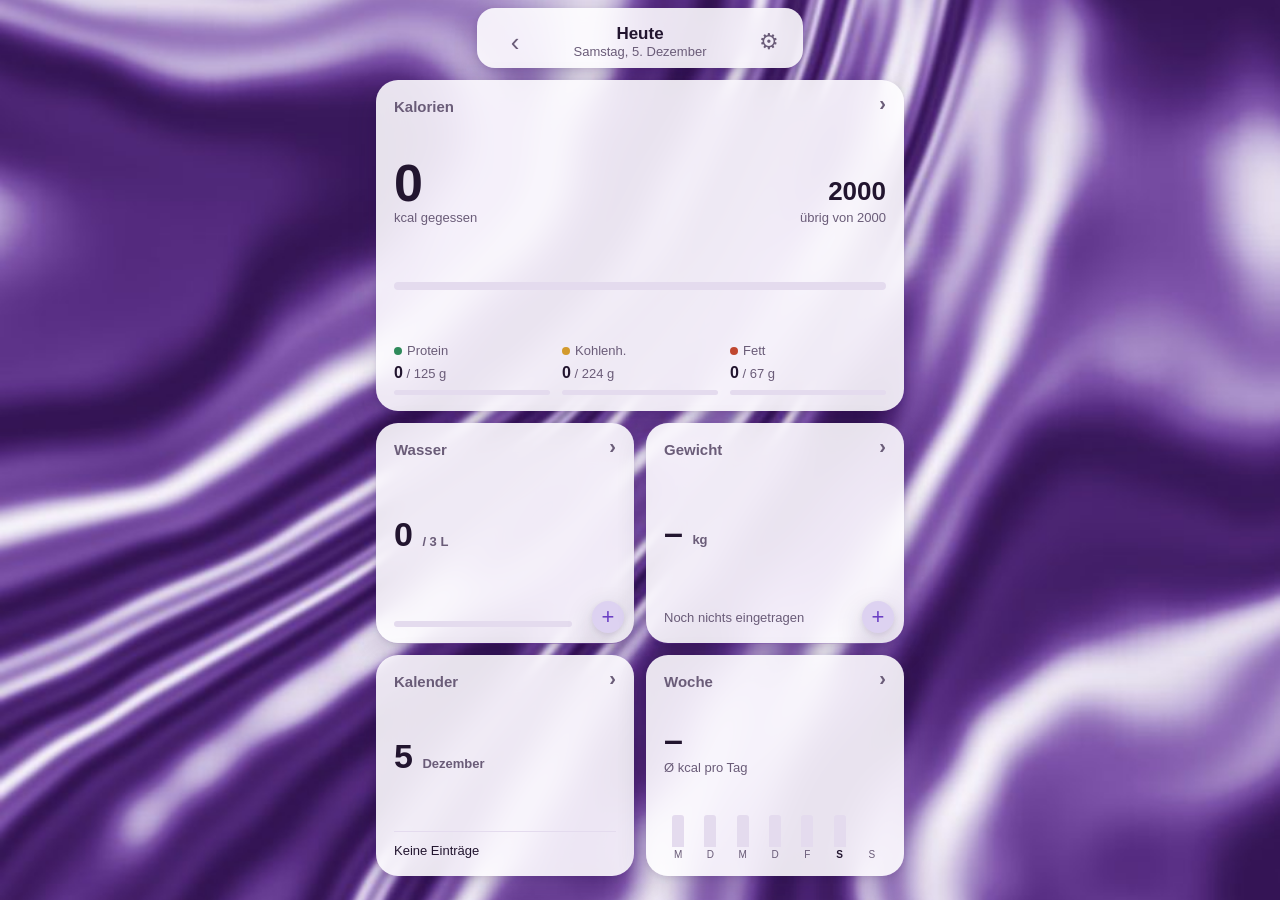
==== web/index.html @ 890cd53f "Gewicht: Tag per Knopf statt Datumsfeld Heute, Gestern und die zwei Tage davor als Knoepfe, aeltere " ====
<!DOCTYPE html>
<html lang="de">
<head>
<meta charset="utf-8">
<!-- Kein Zoomen: Die App soll sich wie eine App anfuehlen. Safari ignoriert
     user-scalable teilweise, deshalb sperrt app.js das Zoomen zusaetzlich. -->
<meta name="viewport" content="width=device-width, initial-scale=1, maximum-scale=1, user-scalable=no, viewport-fit=cover">
<meta name="apple-mobile-web-app-capable" content="yes">
<meta name="apple-mobile-web-app-title" content="Kalorien">
<meta name="theme-color" content="#f3eef9" media="(prefers-color-scheme: light)">
<meta name="theme-color" content="#1d1529" media="(prefers-color-scheme: dark)">
<title>Kalorien</title>
<link rel="stylesheet" href="stil.css">
<link rel="manifest" href="manifest.webmanifest">
<!-- Neues Symbol = neuer Dateiname: iOS merkt sich Symbole pro Adresse. -->
<link rel="apple-touch-icon" href="icon-flamme-180.png">
<link rel="icon" href="icon-flamme-192.png">
</head>
<body>

<!-- Die App hat fuenf Ansichten; die Adresse (#essen, #wasser ...) waehlt
     eine aus. So funktionieren Zurueck-Knopf und Links ohne eigenen Router. -->

<!-- ===== Uebersicht: die Kommandozentrale beim Oeffnen ===== -->
<div class="ansicht" id="ansicht-start">
  <header class="kopf">
    <button class="pfeil" id="tag-zurueck" aria-label="Vorheriger Tag">‹</button>
    <button class="datum" id="datum" aria-label="Kalender öffnen">
      <span id="datum-titel">Heute</span>
      <span class="datum-voll" id="datum-voll"></span>
    </button>
    <button class="pfeil" id="tag-vor" aria-label="Nächster Tag">›</button>
    <button class="zahnrad" id="einstellungen-knopf" aria-label="Profil und Ziele">⚙︎</button>
  </header>

  <main class="kacheln">
    <a href="#essen" class="kachel bilanz" aria-label="Kalorien – Essen eintragen">
      <div class="kachel-titel">Kalorien <span class="weiter" aria-hidden="true">›</span></div>
      <div class="kcal-zeile">
        <div>
          <div class="kcal-zahl" id="kcal-gegessen">0</div>
          <div class="klein">kcal gegessen</div>
        </div>
        <div class="rest" id="ziel-knopf">
          <div class="kcal-rest" id="kcal-rest">2000</div>
          <div class="klein" id="rest-text">übrig von 2000</div>
        </div>
      </div>
      <div class="balken"><div id="kcal-balken"></div></div>
      <div class="makros">
        <div class="makro">
          <div class="makro-name"><span class="punkt p"></span>Protein</div>
          <div class="makro-wert"><b id="m-protein">0</b> / <span id="m-protein-ziel">0</span> g</div>
          <div class="makro-balken"><div class="p" id="m-protein-balken"></div></div>
        </div>
        <div class="makro">
          <div class="makro-name"><span class="punkt k"></span>Kohlenh.</div>
          <div class="makro-wert"><b id="m-kh">0</b> / <span id="m-kh-ziel">0</span> g</div>
          <div class="makro-balken"><div class="k" id="m-kh-balken"></div></div>
        </div>
        <div class="makro">
          <div class="makro-name"><span class="punkt f"></span>Fett</div>
          <div class="makro-wert"><b id="m-fett">0</b> / <span id="m-fett-ziel">0</span> g</div>
          <div class="makro-balken"><div class="f" id="m-fett-balken"></div></div>
        </div>
      </div>
      <div class="makro-status" id="makro-status" hidden>✓ Makroziel geschafft</div>
    </a>

    <!-- Plus-Knoepfe liegen neben dem Link, nicht darin: Ein Knopf in einem
         Link ist ungueltig, und der Tipp wuerde sonst auch die Seite wechseln. -->
    <div class="kachel-huelle">
      <a href="#wasser" class="kachel" aria-label="Wasser">
        <div class="kachel-titel">Wasser <span class="weiter" aria-hidden="true">›</span></div>
        <div class="kachel-wert"><span id="kachel-wasser">0</span> <span class="klein">/ <span id="kachel-wasser-ziel">3</span> L</span></div>
        <div class="balken wasser-balken"><div id="kachel-wasser-balken"></div></div>
      </a>
      <button class="plus kachel-plus" id="kachel-wasser-plus" aria-label="Ein Glas Wasser (250 ml)">+</button>
    </div>

    <div class="kachel-huelle">
      <a href="#gewicht" class="kachel" aria-label="Gewicht">
        <div class="kachel-titel">Gewicht <span class="weiter" aria-hidden="true">›</span></div>
        <div class="kachel-wert"><span id="kachel-gewicht">–</span> <span class="klein">kg</span></div>
        <div class="klein kachel-unten" id="kachel-gewicht-delta"></div>
      </a>
      <button class="plus kachel-plus" id="kachel-gewicht-plus" aria-label="Gewicht eintragen">+</button>
    </div>

    <a href="#kalender" class="kachel" aria-label="Kalender">
      <div class="kachel-titel">Kalender <span class="weiter" aria-hidden="true">›</span></div>
      <div class="kachel-wert"><span id="kachel-kal-tag">–</span> <span class="klein" id="kachel-kal-monat"></span></div>
      <div class="klein kachel-naechster" id="kachel-naechster">Keine Einträge</div>
    </a>

    <a href="#woche" class="kachel" aria-label="Wochenübersicht">
      <div class="kachel-titel">Woche <span class="weiter" aria-hidden="true">›</span></div>
      <div><div class="kachel-wert" id="kachel-woche-schnitt">–</div><div class="klein">Ø kcal pro Tag</div></div>
      <div class="mini-woche" id="kachel-woche-balken" aria-hidden="true"></div>
    </a>
  </main>
</div>

<!-- ===== Essen ===== -->
<div class="ansicht" id="ansicht-essen" hidden>
  <header class="leiste">
    <a href="#" class="zurueck">‹ Übersicht</a>
    <div class="leiste-titel"><span>Essen</span><span class="datum-voll" id="essen-datum"></span></div>
  </header>
  <main>
    <div class="essen-summe">
      <span><b id="essen-kcal">0</b> kcal gegessen</span>
      <span class="klein" id="essen-rest"></span>
    </div>
    <p class="klein essen-tipp">Tippe auf eine Mahlzeit, um etwas einzutragen.</p>

    <section id="mahlzeiten"></section>
  </main>
</div>

<!-- ===== Eine Mahlzeit (#mahlzeit-fruehstueck usw.): eintragen + Gedaechtnis ===== -->
<div class="ansicht" id="ansicht-mahlzeit" hidden>
  <header class="leiste">
    <a href="#essen" class="zurueck">‹ Essen</a>
    <div class="leiste-titel"><span id="mz-titel">Frühstück</span><span class="datum-voll" id="mz-datum"></span></div>
  </header>
  <main>
    <div class="essen-summe">
      <span><b id="mz-kcal">0</b> kcal</span>
      <span class="klein" id="mz-makros"></span>
    </div>
  <section class="eingabe">
    <form id="text-form" autocomplete="off">
      <input id="text" type="text" enterkeyhint="send"
             placeholder="z. B. 2 mittelgroße Bananen">
      <button type="submit" id="senden" aria-label="Eintragen">➜</button>
    </form>
    <div class="knoepfe">
      <label class="knopf" id="foto-knopf">
        <input type="file" accept="image/*" capture="environment" id="foto" hidden>
        📷 Foto vom Essen
      </label>
      <label class="knopf">
        <input type="file" accept="image/*" capture="environment" id="barcode-foto" hidden>
        ▥ Barcode
      </label>
    </div>
    <ul class="vorschlaege" id="vorschlaege"></ul>
  </section>

    <ul class="liste mz-liste" id="mz-eintraege"></ul>

    <!-- Favoriten: selbst mit dem Stern markiert, fuer alle Mahlzeiten gleich -->
    <section class="gedaechtnis" id="mz-favoriten" hidden>
      <h3>⭐ Favoriten</h3>
      <ul class="liste" id="mz-favoriten-liste"></ul>
    </section>

    <!-- Gedaechtnis: lernt aus dem, was schon eingetragen wurde - nichts von Hand anlegen -->
    <section class="gedaechtnis" id="mz-letztes" hidden>
      <h3 id="mz-letztes-titel">Letztes Mal</h3>
      <ul class="liste" id="mz-letztes-liste"></ul>
      <button type="button" class="zweit breit" id="mz-alles-nochmal">Alles nochmal eintragen</button>
    </section>
    <section class="gedaechtnis" id="mz-zuletzt" hidden>
      <h3>Zuletzt gegessen</h3>
      <ul class="liste" id="mz-zuletzt-liste"></ul>
    </section>
    <section class="gedaechtnis" id="mz-oft" hidden>
      <h3 id="mz-oft-titel">Oft gegessen</h3>
      <ul class="liste" id="mz-oft-liste"></ul>
    </section>
    <p class="leer" id="mz-leer">Hier merkt sich die App, was du isst – nach ein paar Tagen stehen deine Lieblingssachen hier zum Antippen. Mit ☆ machst du etwas zum Favoriten.</p>
  </main>
</div>

<!-- ===== Wasser ===== -->
<div class="ansicht" id="ansicht-wasser" hidden>
  <header class="leiste">
    <a href="#" class="zurueck">‹ Übersicht</a>
    <div class="leiste-titel"><span>Wasser</span><span class="datum-voll" id="wasser-datum"></span></div>
  </header>
  <main>
    <section class="wasser">
      <div class="wasser-gross"><b id="wasser-stand">0</b> <span class="klein">/ <span id="wasser-ziel">3</span> L</span></div>
      <p class="klein">Ein Glas = 250 ml. Antippen füllt, das letzte volle Glas nochmal antippen nimmt es zurück.</p>
      <div class="glaeser" id="glaeser"></div>
      <button type="button" class="link-knopf" id="wasser-ziel-aendern">Ziel ändern</button>
    </section>
  </main>
</div>

<!-- ===== Gewicht ===== -->
<div class="ansicht" id="ansicht-gewicht" hidden>
  <header class="leiste">
    <a href="#" class="zurueck">‹ Übersicht</a>
    <div class="leiste-titel"><span>Gewicht</span></div>
  </header>
  <main>
    <section class="gewicht-karte">
      <div class="gewicht-kopf">
        <div>
          <div class="gewicht-zahl"><span id="gewicht-aktuell">–</span> <span class="klein">kg</span></div>
          <div class="klein" id="gewicht-delta"></div>
        </div>
      </div>
    <div class="segmente" id="gewicht-zeitraum" role="radiogroup" aria-label="Zeitraum">
      <button type="button" data-wert="30" aria-checked="true">30 Tage</button>
      <button type="button" data-wert="90">90 Tage</button>
      <button type="button" data-wert="0">Alles</button>
    </div>
    <div class="diagramm" id="gewicht-diagramm" hidden>
      <div class="tip" id="gewicht-tip" hidden>
        <div class="tip-datum"></div>
        <div class="tip-zeile"><span class="key punkt-key"></span><b class="tip-gewogen"></b> gewogen</div>
        <div class="tip-zeile"><span class="key linie-key"></span><b class="tip-schnitt"></b> 7-Tage-Schnitt</div>
      </div>
    </div>
    <div class="legende" id="gewicht-legende" hidden>
      <span><span class="key punkt-key"></span>Gewogen</span>
      <span><span class="key linie-key"></span>7-Tage-Schnitt</span>
    </div>
    <p class="leer" id="gewicht-leer"></p>
    <details class="gewicht-alle">
      <summary>Alle Einträge <span id="gewicht-anzahl"></span></summary>
      <ul class="liste" id="gewicht-liste"></ul>
    </details>
    </section>
    <button type="button" class="erst breit" id="gewicht-plus">Gewicht eintragen</button>
  </main>
</div>

<!-- ===== Woche ===== -->
<div class="ansicht" id="ansicht-woche" hidden>
  <header class="leiste">
    <a href="#" class="zurueck">‹ Übersicht</a>
    <div class="leiste-titel"><span>Woche</span></div>
  </header>
  <main>
    <section class="kalender-karte woche-karte">
      <div class="kal-kopf">
        <button type="button" class="pfeil" id="woche-zurueck" aria-label="Vorige Woche">‹</button>
        <div class="woche-kopf"><h2 id="woche-titel"></h2><div class="klein" id="woche-zeitraum"></div></div>
        <button type="button" class="pfeil" id="woche-vor" aria-label="Nächste Woche">›</button>
      </div>
      <div class="diagramm" id="woche-diagramm">
        <div class="tip" id="woche-tip" hidden>
          <div class="tip-datum"></div>
          <div><b class="tip-wert"></b></div>
          <div class="tip-makros"></div>
        </div>
      </div>
    </section>
    <div class="kennzahlen" id="woche-kennzahlen"></div>
    <h3 class="woche-unter">Tage – antippen zum Öffnen</h3>
    <ul class="liste" id="woche-liste"></ul>
  </main>
</div>

<!-- ===== Kalender ===== -->
<div class="ansicht" id="ansicht-kalender" hidden>
  <header class="leiste">
    <a href="#" class="zurueck">‹ Übersicht</a>
    <div class="leiste-titel"><span>Kalender</span></div>
  </header>
  <main>
    <section class="kalender-karte">
      <div class="kal-kopf">
        <button type="button" class="pfeil" id="kal-zurueck" aria-label="Voriger Monat">‹</button>
        <h2 id="kal-titel"></h2>
        <button type="button" class="pfeil" id="kal-vor" aria-label="Nächster Monat">›</button>
      </div>
      <div class="kal-woche" aria-hidden="true">
        <span>Mo</span><span>Di</span><span>Mi</span><span>Do</span><span>Fr</span><span>Sa</span><span>So</span>
      </div>
      <div class="kal-raster" id="kal-raster"></div>
      <div class="legende kal-legende">
        <span><span class="key kal-key im-ziel"></span>Im Ziel</span>
        <span><span class="key kal-key drueber"></span>Über dem Ziel</span>
        <span><span class="key kal-key notiz"></span>Eintrag</span>
        <span><span class="key kal-key makro"></span>Makroziel geschafft</span>
      </div>
    </section>

    <!-- Der angetippte Tag: Zusammenfassung und eigene Eintraege -->
    <section class="kalender-karte tag-detail">
      <div class="tag-detail-kopf">
        <h2 id="kal-tag-titel"></h2>
        <button type="button" class="plus" id="kal-eintrag-plus" aria-label="Eintrag hinzufügen">+</button>
      </div>
      <p class="klein" id="kal-tag-summe"></p>
      <ul class="liste" id="kal-eintraege"></ul>
      <p class="leer" id="kal-eintraege-leer">Noch keine Einträge – mit + z. B. Training oder Termine eintragen.</p>
      <button type="button" class="link-knopf" id="kal-tag-oeffnen">Diesen Tag in der Übersicht öffnen ›</button>
    </section>

    <!-- Alle Eintraege auf einen Blick - findet auch einen, der beim falschen Tag gelandet ist -->
    <details class="kalender-karte alle-eintraege">
      <summary>Alle Einträge <span id="kal-alle-anzahl"></span></summary>
      <ul class="liste" id="kal-alle-liste"></ul>
    </details>
    <button type="button" id="kal-heute" class="zweit breit">Zu heute</button>
  </main>
</div>

<!-- Pruefen: was die KI / Suche / der Barcode gefunden hat, vor dem Eintragen -->
<dialog id="pruefen">
  <form method="dialog" class="blatt">
    <h2 id="pruefen-titel">Prüfen</h2>
    <p class="rueckfrage" id="rueckfrage" hidden></p>
    <div class="segmente" id="mahlzeit-wahl" role="radiogroup" aria-label="Mahlzeit"></div>
    <ul id="kandidaten"></ul>
    <div class="summe" id="pruefen-summe"></div>
    <div class="aktionen">
      <button value="abbruch" class="zweit">Abbrechen</button>
      <button value="ok" id="eintragen" class="erst">Eintragen</button>
    </div>
  </form>
</dialog>

<!-- Profil und Ziele -->
<dialog id="einstellungen">
  <form method="dialog" class="blatt">
    <h2>Profil &amp; Ziele</h2>

    <h3>Kalorienbedarf berechnen</h3>
    <div class="segmente" id="geschlecht" role="radiogroup" aria-label="Geschlecht">
      <button type="button" data-wert="m">Männlich</button>
      <button type="button" data-wert="w">Weiblich</button>
    </div>
    <div class="felder">
      <label>Alter<input id="p-alter" type="number" inputmode="numeric" min="10" max="100" placeholder="Jahre"></label>
      <label>Größe (cm)<input id="p-groesse" type="number" inputmode="numeric" min="100" max="230" placeholder="cm"></label>
      <label>Gewicht (kg)<input id="p-gewicht" type="text" inputmode="decimal" placeholder="kg"></label>
    </div>
    <label class="zeile">Wie aktiv bist du?
      <select id="p-aktivitaet">
        <option value="1.2">Kaum – Schreibtisch, kein Sport</option>
        <option value="1.375">Leicht – 1–3× Sport pro Woche</option>
        <option value="1.55">Mittel – 3–5× Sport pro Woche</option>
        <option value="1.725">Viel – 6–7× Sport pro Woche</option>
        <option value="1.9">Sehr viel – körperliche Arbeit + Sport</option>
      </select>
    </label>
    <label class="zeile">Dein Ziel
      <select id="p-ziel">
        <option value="-500">Abnehmen (ca. 0,5 kg pro Woche)</option>
        <option value="-250">Langsam abnehmen (ca. 0,25 kg pro Woche)</option>
        <option value="0">Gewicht halten</option>
        <option value="250">Langsam zunehmen</option>
        <option value="500">Zunehmen / Muskelaufbau</option>
      </select>
    </label>
    <div class="ergebnis" id="ergebnis">Gib Alter, Größe und Gewicht ein.</div>
    <button type="button" class="erst breit" id="uebernehmen" hidden>Als Kalorienziel übernehmen</button>

    <h3>Tagesziele</h3>
    <div class="felder zwei">
      <label>Kalorien<input id="z-kcal" type="number" inputmode="numeric" min="800" max="6000" step="10"></label>
      <!-- Kommazahlen als Text: type="number" verwirft "2,5" in manchen Browsern stillschweigend. -->
      <label>Wasser (Liter)<input id="z-wasser" type="text" inputmode="decimal"></label>
    </div>

    <h3>Makro-Ziele (Gramm pro Tag)</h3>
    <div class="felder">
      <label>Protein<input id="z-protein" type="number" inputmode="numeric" min="0" max="500"></label>
      <label>Kohlenh.<input id="z-kh" type="number" inputmode="numeric" min="0" max="1000"></label>
      <label>Fett<input id="z-fett" type="number" inputmode="numeric" min="0" max="400"></label>
    </div>
    <p class="klein">Leer lassen = automatisch: 1,8 g Protein pro kg Körpergewicht, 30 % der Kalorien aus Fett, der Rest Kohlenhydrate.
      <button type="button" class="link-knopf inline" id="makro-auto">Auf automatisch zurücksetzen</button></p>
    <p class="klein">Geschafft heißt: Protein mindestens 90 % des Ziels, Kohlenhydrate und Fett höchstens 110 %.</p>

    <h3>Datensicherung</h3>
    <p class="klein">Deine Daten liegen nur auf diesem iPhone. Sichere sie ab und zu als Datei – am besten in iCloud Drive („In Dateien sichern“).</p>
    <p class="klein" id="sicherung-stand"></p>
    <div class="felder zwei">
      <button type="button" class="erst breit" id="sichern">💾 Jetzt sichern</button>
      <label class="zweit breit datei-knopf">📂 Wiederherstellen
        <input type="file" id="sicherung-datei" accept=".json,application/json" hidden>
      </label>
    </div>
    <button type="button" class="link-knopf" id="import-rueckgaengig" hidden>Letzte Wiederherstellung rückgängig machen</button>

    <div class="aktionen eins">
      <button value="ok" id="fertig" class="erst">Fertig</button>
    </div>
  </form>
</dialog>


<!-- Kalender-Eintrag: Training, Termin oder Notiz an einem Tag -->
<dialog id="notiz-dialog">
  <form method="dialog" class="blatt">
    <h2 id="notiz-titel">Eintrag</h2>
    <!-- Zeichen ueber dem Wort: vier Arten passen sonst nicht in eine Zeile. -->
    <div class="segmente arten" id="notiz-art" role="radiogroup" aria-label="Art">
      <button type="button" data-wert="training"><span>🏋️</span>Training</button>
      <button type="button" data-wert="termin"><span>📅</span>Termin</button>
      <button type="button" data-wert="geburtstag"><span>🎂</span>Geburtstag</button>
      <button type="button" data-wert="notiz"><span>📝</span>Notiz</button>
    </div>
    <label class="zeile">Was?<input id="notiz-text" type="text" autocomplete="off" enterkeyhint="done" placeholder="z. B. Beine, Zahnarzt, Lisa"></label>
    <!-- Untereinander: Datums- und Zeitfelder sind am iPhone breiter als ihr Platz. -->
    <label class="zeile">Tag<input id="notiz-datum" type="date"></label>
    <label class="zeile">Uhrzeit (optional)<input id="notiz-zeit" type="time"></label>
    <label class="zeile">Wiederholen
      <select id="notiz-wiederholung">
        <option value="">Nicht wiederholen</option>
        <option value="woche">Jede Woche</option>
        <option value="monat">Jeden Monat</option>
        <option value="jahr">Jedes Jahr</option>
      </select>
    </label>
    <p class="klein" id="notiz-serie-hinweis" hidden>Wiederholt sich – Ändern und Löschen gilt für alle Termine dieser Reihe.</p>
    <div class="aktionen">
      <button type="button" id="notiz-abbrechen" class="zweit">Abbrechen</button>
      <button value="ok" id="notiz-speichern" class="erst">Speichern</button>
    </div>
    <button type="button" id="notiz-loeschen" class="loeschen" hidden>Eintrag löschen</button>
  </form>
</dialog>

<!-- Wiederherstellen: erst zeigen, was in der Datei steckt, dann fragen -->
<dialog id="import-dialog">
  <form method="dialog" class="blatt">
    <h2>Sicherung wiederherstellen?</h2>
    <ul class="import-liste" id="import-inhalt"></ul>
    <p class="warn-text">Deine jetzigen Daten werden durch die Sicherung ersetzt. Falls das ein Versehen war, kannst du es danach im Menü rückgängig machen.</p>
    <div class="aktionen">
      <button type="button" id="import-abbrechen" class="zweit">Abbrechen</button>
      <button value="ok" id="import-ok" class="erst">Wiederherstellen</button>
    </div>
  </form>
</dialog>

<!-- Gewicht eintragen -->
<dialog id="gewicht-dialog">
  <form method="dialog" class="blatt">
    <h2>Gewicht eintragen</h2>
    <!-- Untereinander statt nebeneinander: Das Datumsfeld ist am iPhone
         breiter als sein Platz und rutschte ueber das Gewichtsfeld. -->
    <label class="zeile">Gewicht (kg)<input id="g-wert" class="gross-eingabe" type="text" inputmode="decimal" autocomplete="off" placeholder="z. B. 72,5"></label>
    <!-- Statt Kalender-Rad: nur heute und die drei Tage davor. Wiegen kann man
         sich nicht im Voraus, und wer eine Woche vergessen hat, traegt sie
         ohnehin nicht nach. Aeltere Werte aendert man ueber "Alle Eintraege". -->
    <div class="zeile">Tag</div>
    <div class="segmente tage-wahl" id="g-tage" role="radiogroup" aria-label="Tag"></div>
    <p class="klein">Tipp: morgens nach dem Aufstehen wiegen – dann sind die Werte vergleichbar.</p>
    <div class="aktionen">
      <!-- type="button": sonst waere "Abbrechen" der Standardknopf, und
           Enter im Gewichtsfeld wuerde abbrechen statt speichern. -->
      <button type="button" id="g-abbrechen" class="zweit">Abbrechen</button>
      <button value="ok" id="g-speichern" class="erst">Speichern</button>
    </div>
    <button value="geloescht" id="g-loeschen" class="loeschen" hidden>Diesen Eintrag löschen</button>
  </form>
</dialog>

<div class="laden" id="laden" hidden><div class="kreisel"></div><span id="laden-text">Einen Moment …</span></div>
<div class="meldung" id="meldung" hidden></div>

<script src="naehrwerte.js"></script>
<script src="app.js"></script>
<script src="mahlzeit.js"></script>
<script src="gewicht.js"></script>
<script src="kalender.js"></script>
<script src="woche.js"></script>
<script src="sicherung.js"></script>
</body>
</html>
---- web/stil.css ----
:root {
  /* Lila-Marmor-Design: Farben aus dem Vorbild-Foto abgegriffen.
     --karte ist Milchglas ueber dem Marmor, --blatt deckend fuer Dialoge. */
  --papier: #f3eef9;
  --karte: rgb(255 255 255 / 88%);
  --blatt: #fbf9fe;
  --tinte: #22152f;
  --leise: #6a5c78;
  --linie: #e4dbee;
  --akzent: #6b3fc4;
  --akzent-text: #ffffff;
  --warn: #c0472f;
  --protein: #2f8a5b;
  --kh: #d39a2c;
  --fett: #c0472f;
  --wasser: #4aa3df;
  /* Kurvenfarben: mit dem dataviz-Validator gegen die Kartenflaeche geprueft. */
  --kurve-gewogen: #c4702a;
  --kurve-schnitt: #6b3fc4;
  --schleier: rgb(243 238 249 / 84%);
  --marmor: url(marmor-hell.jpg);
  --schatten: 0 2px 6px rgb(40 10 70 / 10%), 0 10px 30px rgb(40 10 70 / 16%);
}
@media (prefers-color-scheme: dark) {
  :root {
    --papier: #1d1529;
    --karte: rgb(28 20 40 / 82%);
    --blatt: #1f1730;
    --tinte: #f1ebf8;
    --leise: #b3a6c4;
    --linie: #3a2e4c;
    --akzent: #b69cff;
    --akzent-text: #1d1036;
    --warn: #f08a6c;
    --protein: #6cc79a;
    --kh: #e8b955;
    --fett: #f08a6c;
    --wasser: #5cb4ec;
    --kurve-gewogen: #c9782f;
    --kurve-schnitt: #8f70ec;
    --schleier: rgb(20 14 30 / 82%);
    --marmor: url(marmor-dunkel.jpg);
    --schatten: 0 8px 30px rgb(0 0 0 / 35%);
  }
}

* { box-sizing: border-box; }
html { -webkit-text-size-adjust: 100%; }
body {
  margin: 0;
  background: #4e2a78; /* falls das Bild noch laedt */
  color: var(--tinte);
  font: 16px/1.4 -apple-system, BlinkMacSystemFont, "Segoe UI", sans-serif;
  padding: env(safe-area-inset-top) 0 calc(env(safe-area-inset-bottom) + 24px);
}
main { max-width: 560px; margin: 0 auto; padding: 0 16px; }
button { font: inherit; color: inherit; }
h2 { font-size: 15px; font-weight: 600; color: var(--leise); margin: 24px 0 8px; }
.klein { font-size: 13px; color: var(--leise); }

/* Kopf mit Datum */
.kopf {
  display: flex; align-items: center; justify-content: center; gap: 8px;
  max-width: 560px; margin: 0 auto; padding: 12px 16px 4px;
}
.datum { background: none; border: 0; font-size: 17px; font-weight: 600; min-width: 190px; padding: 4px 8px; line-height: 1.2; }
.datum-voll { display: block; font-size: 13px; font-weight: 400; color: var(--leise); }
.pfeil { background: none; border: 0; font-size: 26px; width: 44px; height: 44px; color: var(--leise); }

/* Tagesbilanz */
.bilanz { background: var(--karte); border-radius: 16px; padding: 16px; box-shadow: var(--schatten); margin-top: 8px; }
.kcal-zeile { display: flex; justify-content: space-between; align-items: flex-end; }
.kcal-zahl { font-size: 40px; font-weight: 700; line-height: 1; font-variant-numeric: tabular-nums; }
.rest { background: none; border: 0; text-align: right; padding: 0; }
.kcal-rest { font-size: 22px; font-weight: 600; font-variant-numeric: tabular-nums; }
.rest.drueber .kcal-rest { color: var(--warn); }
.balken { height: 8px; background: var(--linie); border-radius: 4px; margin: 14px 0 12px; overflow: hidden; }
.balken div { height: 100%; width: 0; background: var(--akzent); border-radius: 4px; transition: width .3s; }
.balken div.drueber { background: var(--warn); }
.makros { display: flex; justify-content: space-between; font-size: 14px; color: var(--leise); }
.makros b { color: var(--tinte); font-variant-numeric: tabular-nums; }
.punkt { display: inline-block; width: 8px; height: 8px; border-radius: 50%; margin-right: 5px; }
.punkt.p { background: var(--protein); } .punkt.k { background: var(--kh); } .punkt.f { background: var(--fett); }

/* Eingabe */
.eingabe { margin-top: 16px; }
#text-form { display: flex; gap: 8px; }
#text {
  flex: 1; min-width: 0; font-size: 17px; /* unter 16px zoomt Safari beim Antippen */
  padding: 12px 14px; border-radius: 12px; border: 1px solid var(--linie);
  background: var(--karte); color: var(--tinte);
}
#text:focus { outline: 2px solid var(--akzent); outline-offset: -1px; }
#senden { width: 48px; border: 0; border-radius: 12px; background: var(--akzent); color: var(--akzent-text); font-size: 20px; }
.knoepfe { display: grid; grid-template-columns: 1fr 1fr; gap: 8px; margin-top: 8px; }
.knopf {
  display: flex; align-items: center; justify-content: center; gap: 6px;
  padding: 12px; border-radius: 12px; background: var(--karte); border: 1px solid var(--linie);
  font-weight: 500; cursor: pointer; user-select: none;
}
.knopf[hidden] { display: none; }
.knoepfe:has(.knopf[hidden]) { grid-template-columns: 1fr; }
.hinweis { font-size: 13px; color: var(--leise); margin-top: 8px; }

.vorschlaege { list-style: none; margin: 8px 0 0; padding: 0; background: var(--karte); border-radius: 12px; box-shadow: var(--schatten); overflow: hidden; }
.vorschlaege:empty { display: none; }
.vorschlaege li { padding: 11px 14px; border-top: 1px solid var(--linie); display: flex; justify-content: space-between; gap: 12px; }
.vorschlaege li:first-child { border-top: 0; }
.vorschlaege .en { color: var(--leise); font-size: 14px; }
.vorschlaege .wert { color: var(--leise); font-size: 13px; white-space: nowrap; }

/* Tagesliste */
.liste { list-style: none; margin: 0; padding: 0; background: var(--karte); border-radius: 16px; box-shadow: var(--schatten); overflow: hidden; }
.liste:empty { display: none; }
.liste li { display: flex; align-items: center; gap: 12px; padding: 12px 14px; border-top: 1px solid var(--linie); }
.liste li:first-child { border-top: 0; }
.liste .was { flex: 1; min-width: 0; }
.liste .name { overflow: hidden; text-overflow: ellipsis; white-space: nowrap; }
.liste .detail { font-size: 13px; color: var(--leise); }
.liste .kcal { font-weight: 600; font-variant-numeric: tabular-nums; }
.leer { color: var(--leise); text-align: center; padding: 16px 0; }
.marke { font-size: 11px; padding: 1px 6px; border-radius: 6px; background: var(--linie); color: var(--leise); margin-left: 4px; }
.marke.ki { background: color-mix(in srgb, var(--kh) 25%, transparent); color: var(--tinte); }

/* Pruefen-Dialog: von unten wie ein iOS-Blatt */
/* --tastatur setzt app.js auf die Hoehe der iPhone-Tastatur: Ohne das lag
   die Tastatur ueber dem unteren Teil des Blatts samt "Speichern". */
dialog {
  border: 0; padding: 0; margin: auto auto var(--tastatur, 0px); width: 100%; max-width: 560px;
  background: var(--karte); color: var(--tinte); border-radius: 18px 18px 0 0;
  max-height: calc(88vh - var(--tastatur, 0px));
}
dialog::backdrop { background: rgb(0 0 0 / 40%); }
.blatt { padding: 18px 16px calc(env(safe-area-inset-bottom) + 16px); }
.blatt h2 { margin: 0 0 12px; color: var(--tinte); font-size: 18px; }
.rueckfrage { background: color-mix(in srgb, var(--kh) 18%, transparent); padding: 10px 12px; border-radius: 10px; font-size: 14px; }
#kandidaten { list-style: none; margin: 0; padding: 0; }
#kandidaten li { padding: 12px 0; border-top: 1px solid var(--linie); }
#kandidaten li:first-child { border-top: 0; }
.k-kopf { display: flex; gap: 10px; align-items: flex-start; }
.k-kopf input[type=checkbox] { width: 22px; height: 22px; margin: 1px 0 0; accent-color: var(--akzent); }
.k-name { flex: 1; font-weight: 500; }
.k-kcal { font-weight: 600; font-variant-numeric: tabular-nums; white-space: nowrap; }
.k-info { font-size: 13px; color: var(--leise); margin: 2px 0 8px 32px; }
.k-info .warn { color: var(--warn); }
.k-menge { display: flex; gap: 8px; margin-left: 32px; }
.k-menge input, .k-menge select {
  font-size: 16px; padding: 8px 10px; border-radius: 10px; border: 1px solid var(--linie);
  background: var(--papier); color: var(--tinte);
}
.k-menge input { width: 96px; }
.k-menge select { flex: 1; min-width: 0; }
.summe { text-align: right; font-weight: 600; padding: 12px 0 4px; border-top: 1px solid var(--linie); }
.aktionen { display: grid; grid-template-columns: 1fr 2fr; gap: 8px; margin-top: 12px; }
.aktionen button { padding: 14px; border-radius: 12px; border: 0; font-weight: 600; }
.erst { background: var(--akzent); color: var(--akzent-text); }
.zweit { background: var(--linie); }

/* Laden und Meldungen */
.laden {
  position: fixed; inset: 0; display: flex; flex-direction: column; gap: 14px;
  align-items: center; justify-content: center; background: rgb(0 0 0 / 35%); color: #fff; z-index: 10;
}
.laden[hidden] { display: none; }
.kreisel { width: 36px; height: 36px; border: 3px solid rgb(255 255 255 / 30%); border-top-color: #fff; border-radius: 50%; animation: dreh 1s linear infinite; }
@keyframes dreh { to { transform: rotate(360deg); } }
.meldung {
  position: fixed; left: 16px; right: 16px; bottom: calc(env(safe-area-inset-bottom) + 16px);
  max-width: 528px; margin: 0 auto; background: var(--tinte); color: var(--papier);
  padding: 12px 14px; border-radius: 12px; z-index: 11; font-size: 15px;
}

/* Einstellungen-Knopf oben rechts */
.kopf { position: relative; }
.zahnrad {
  position: absolute; right: 12px; top: 50%; transform: translateY(-40%);
  width: 44px; height: 44px; border: 0; background: none; font-size: 22px; color: var(--leise);
}

/* Wasser: ein Glas = 250 ml, antippen fuellt bis dorthin */
.wasser { background: var(--karte); border-radius: 16px; padding: 14px 16px; box-shadow: var(--schatten); margin-top: 12px; }
.wasser-kopf { display: flex; justify-content: space-between; align-items: baseline; font-weight: 600; }
.wasser-kopf b { color: var(--tinte); font-variant-numeric: tabular-nums; }
.glaeser { display: grid; grid-template-columns: repeat(6, 1fr); gap: 8px 10px; margin-top: 10px; } /* 6 pro Reihe: 3 L = zwei volle Reihen */
.glas {
  height: 44px; width: 100%; max-width: 34px; justify-self: center; border: 2px solid var(--wasser); border-top-width: 1px; padding: 0;
  border-radius: 3px 3px 9px 9px; background: transparent; position: relative; overflow: hidden;
}
.glas::after {
  content: ""; position: absolute; left: 0; right: 0; bottom: 0; height: 0;
  background: var(--wasser); transition: height .2s;
}
.glas.voll::after { height: 78%; }
.glaeser.erreicht .glas.voll::after { background: var(--akzent); }

/* Mahlzeiten */
.mahlzeit { margin-top: 20px; }
.mahlzeit-kopf { display: flex; align-items: center; gap: 8px; margin-bottom: 8px; }
.mahlzeit-kopf h2 { margin: 0; flex: 1; }
.plus {
  width: 32px; height: 32px; border-radius: 50%; border: 0; padding: 0;
  background: var(--karte); box-shadow: var(--schatten); color: var(--akzent); font-size: 22px; line-height: 1;
}
.mahlzeit .liste:empty { display: none; }

/* Segment-Auswahl (Mahlzeit, Geschlecht) */
.segmente { display: flex; background: var(--papier); border-radius: 10px; padding: 3px; gap: 3px; margin: 0 0 12px; }
.segmente button { flex: 1; border: 0; background: none; padding: 8px 4px; border-radius: 8px; font-size: 14px; color: var(--leise); }
.segmente button[aria-checked=true] { background: var(--karte); color: var(--tinte); font-weight: 600; box-shadow: var(--schatten); }

/* Einstellungen */
.blatt h3 { font-size: 14px; color: var(--leise); font-weight: 600; margin: 18px 0 8px; }
.blatt h3:first-of-type { margin-top: 4px; }
.felder { display: grid; grid-template-columns: repeat(3, 1fr); gap: 8px; }
.felder.zwei { grid-template-columns: 1fr 1fr; }
.felder label, .zeile { display: flex; flex-direction: column; gap: 4px; font-size: 13px; color: var(--leise); }
.zeile { margin-top: 10px; }
.felder input, .zeile select, .zeile input {
  font-size: 16px; padding: 10px; border-radius: 10px; border: 1px solid var(--linie);
  background: var(--papier); color: var(--tinte); width: 100%; min-width: 0;
}
.ergebnis { background: var(--papier); border-radius: 12px; padding: 12px; margin-top: 12px; font-size: 14px; color: var(--leise); }
.ergebnis-zeile { display: flex; justify-content: space-between; padding: 2px 0; }
.ergebnis-zeile span:last-child { font-variant-numeric: tabular-nums; color: var(--tinte); }
.ergebnis-zeile.gross { font-size: 17px; font-weight: 700; color: var(--tinte); border-top: 1px solid var(--linie); margin-top: 6px; padding-top: 8px; }
.ergebnis .warn { color: var(--warn); margin: 8px 0 0; font-size: 13px; }
.breit { width: 100%; margin-top: 8px; padding: 12px; border: 0; border-radius: 12px; font-weight: 600; }
.aktionen.eins { grid-template-columns: 1fr; }
dialog { overflow-y: auto; }

/* Gewicht */
.gewicht-karte { background: var(--karte); border-radius: 16px; padding: 14px 16px; box-shadow: var(--schatten); margin-top: 24px; }
.gewicht-kopf { display: flex; justify-content: space-between; align-items: flex-start; margin-bottom: 10px; }
.gewicht-zahl { font-size: 28px; font-weight: 700; line-height: 1.15; }
.gewicht-karte .segmente { margin-bottom: 8px; }
.diagramm { position: relative; }
.diagramm svg { display: block; touch-action: pan-y; } /* senkrecht scrollen bleibt moeglich */
.diagramm .raster { stroke: var(--linie); stroke-width: 1; }
.diagramm .achse { fill: var(--leise); font-size: 11px; font-variant-numeric: tabular-nums; }
.diagramm .schnitt { fill: none; stroke: var(--kurve-schnitt); stroke-width: 2; stroke-linejoin: round; stroke-linecap: round; }
.diagramm .gewogen { fill: var(--kurve-gewogen); stroke: var(--karte); stroke-width: 2; }
.diagramm .kreuz { stroke: var(--leise); stroke-width: 1; }
.diagramm .fokus { fill: none; stroke: var(--kurve-gewogen); stroke-width: 2; }
.tip {
  position: absolute; top: -6px; transform: translateY(-100%); pointer-events: none; z-index: 2;
  background: var(--tinte); color: var(--papier); border-radius: 10px; padding: 8px 10px;
  font-size: 13px; white-space: nowrap; box-shadow: var(--schatten);
}
.tip-datum { opacity: .75; margin-bottom: 2px; }
.tip-zeile { display: flex; align-items: center; gap: 6px; }
.key { display: inline-block; flex: none; }
.punkt-key { width: 8px; height: 8px; border-radius: 50%; background: var(--kurve-gewogen); }
.linie-key { width: 14px; height: 2px; border-radius: 1px; background: var(--kurve-schnitt); }
.legende { display: flex; gap: 16px; font-size: 13px; color: var(--leise); margin-top: 6px; }
.legende > span { display: inline-flex; align-items: center; gap: 6px; }
.gewicht-karte .leer { padding: 8px 0; margin: 0; }
.gewicht-alle { margin-top: 10px; }
.gewicht-alle summary { font-size: 14px; color: var(--leise); cursor: pointer; padding: 4px 0; }
.gewicht-alle .liste { box-shadow: none; border: 1px solid var(--linie); margin-top: 8px; }
.loeschen { width: 100%; margin-top: 10px; padding: 12px; border: 0; background: none; color: var(--warn); font-weight: 600; }
.loeschen[hidden] { display: none; }
/* iOS gibt Datumsfeldern eine Mindestbreite und zentrierten Text -
   appearance:none macht sie zu normalen, gleich breiten Feldern. */
input[type=date] {
  -webkit-appearance: none; appearance: none; display: block; min-height: 44px;
  font-size: 16px; padding: 10px; border-radius: 10px; border: 1px solid var(--linie);
  background: var(--papier); color: var(--tinte); width: 100%; min-width: 0; text-align: left;
}
input[type=date]::-webkit-date-and-time-value { text-align: left; }
.gross-eingabe { font-size: 24px !important; font-weight: 600; }

/* Doppeltippen zoomt nicht mehr (Teil der Zoom-Sperre, siehe app.js). */
html { touch-action: manipulation; }

/* Kalender */
.kal-kopf { display: flex; align-items: center; justify-content: space-between; margin-bottom: 6px; }
.kal-kopf h2 { margin: 0; }
.kal-kopf .pfeil:disabled { visibility: hidden; }
.kal-woche, .kal-raster { display: grid; grid-template-columns: repeat(7, 1fr); gap: 4px; text-align: center; }
.kal-woche { font-size: 12px; color: var(--leise); margin-bottom: 4px; }
.kal-tag {
  position: relative; aspect-ratio: 1; border: 0; border-radius: 10px; background: none;
  font-size: 15px; font-variant-numeric: tabular-nums; padding: 0 0 6px;
}
.kal-tag:disabled { color: var(--linie); }
/* Heute: lila Zahl. Ausgewaehlt: Ring. Frueher war "ausgewaehlt" eine volle
   lila Flaeche - die verdeckte Zahl, Punkte und die gruene Makro-Flaeche,
   am iPhone im Dunkelmodus sah man den Tag kaum noch. */
.kal-tag { -webkit-tap-highlight-color: transparent; }
.kal-tag.heute { font-weight: 700; color: var(--akzent); }
.kal-tag.gewaehlt { box-shadow: inset 0 0 0 2px var(--akzent); font-weight: 700; }
.kal-tag.gewaehlt:not(.makro) { background: color-mix(in srgb, var(--akzent) 12%, transparent); }
/* Punkt unter der Zahl: Tag mit Eintraegen, Farbe = Ziel gehalten oder nicht */
.kal-tag.im-ziel::after, .kal-tag.drueber::after {
  content: ""; position: absolute; left: 50%; bottom: 7px; width: 6px; height: 6px;
  margin-left: -3px; border-radius: 50%;
}
.kal-tag.im-ziel::after, .kal-key.im-ziel { background: var(--akzent); }
.kal-tag.drueber::after, .kal-key.drueber { background: var(--warn); }

.kal-key { width: 8px; height: 8px; border-radius: 50%; }
.kal-legende { margin: 10px 0 4px; }
.blatt input:focus, .blatt select:focus { outline: 2px solid var(--akzent); outline-offset: -1px; }

/* ===== Ansichten: Uebersicht mit Kacheln, Unterseiten mit Zurueck-Leiste ===== */
.ansicht[hidden] { display: none; }

.kacheln { display: grid; grid-template-columns: 1fr 1fr; gap: 12px; margin-top: 8px; }
.kachel {
  display: block; background: var(--karte); border-radius: 16px; padding: 14px 16px;
  box-shadow: var(--schatten); color: inherit; text-decoration: none;
  -webkit-tap-highlight-color: transparent; transition: transform .1s;
}
.kachel:active { transform: scale(.98); }
.kacheln .bilanz, .breit-kachel { grid-column: 1 / -1; margin-top: 0; }
.kachel-titel { display: flex; justify-content: space-between; font-size: 14px; font-weight: 600; color: var(--leise); margin-bottom: 8px; }
.weiter { font-size: 20px; line-height: 14px; color: var(--leise); }
.kachel-wert { font-size: 26px; font-weight: 700; line-height: 1.15; }
.kachel-unten { margin-top: 4px; padding-right: 40px; } /* Platz fuer das Plus */
/* Plus sitzt ueber der Kachel, ist aber kein Teil des Links. */
.kachel-huelle { position: relative; }
.kachel-huelle .kachel { height: 100%; }
.kachel-plus { position: absolute; right: 10px; bottom: 10px; background: var(--papier); } /* sonst im Dunkelmodus unsichtbar */
.kachel-huelle .kachel-titel { padding-right: 0; }
.wasser-balken { margin: 12px 44px 0 0; height: 6px; }
.wasser-balken div { background: var(--wasser); }

/* Wochenstreifen in der Kalender-Kachel */
.woche { display: grid; grid-template-columns: repeat(7, 1fr); text-align: center; }
.woche-tag { display: flex; flex-direction: column; align-items: center; gap: 6px; padding: 4px 0; border-radius: 10px; font-size: 13px; color: var(--leise); }
.woche-tag.gewaehlt { background: var(--papier); color: var(--tinte); font-weight: 600; }
.woche-punkt { width: 8px; height: 8px; border-radius: 50%; box-shadow: inset 0 0 0 1.5px var(--linie); }
.woche-punkt.im-ziel { background: var(--akzent); box-shadow: none; }
.woche-punkt.drueber { background: var(--warn); box-shadow: none; }

/* Unterseiten */
.leiste {
  position: sticky; top: 0; z-index: 3; display: grid; grid-template-columns: 1fr auto 1fr; align-items: center;
  max-width: 560px; margin: 0 auto; padding: calc(env(safe-area-inset-top) + 8px) 8px 8px;
  background: var(--papier);
}
.zurueck { color: var(--akzent); text-decoration: none; font-size: 16px; padding: 10px 8px; justify-self: start; -webkit-tap-highlight-color: transparent; }
.leiste-titel { text-align: center; font-weight: 600; font-size: 17px; line-height: 1.2; }
.leiste-titel .datum-voll { font-size: 12px; }
/* Die Leiste traegt den Abstand zur Notch selbst (sie klebt beim Scrollen oben). */
body:has(.ansicht:not(#ansicht-start):not([hidden])) { padding-top: 0; }
.essen-summe { display: flex; justify-content: space-between; align-items: baseline; padding: 4px 2px 0; }
.essen-summe b { font-size: 20px; }
#ansicht-essen .eingabe { margin-top: 10px; }
.wasser-gross { font-size: 40px; font-weight: 700; }
.wasser-gross .klein { font-size: 18px; }
.link-knopf { background: none; border: 0; color: var(--akzent); font-size: 15px; padding: 12px 0 0; }
.kalender-karte { background: var(--karte); border-radius: 16px; padding: 14px 12px; box-shadow: var(--schatten); }
#ansicht-gewicht .gewicht-karte { margin-top: 8px; }
#ansicht-gewicht .breit, #ansicht-kalender .breit { margin-top: 14px; }

/* Kalender: eigene Eintraege */
.kal-tag.zukunft { color: var(--leise); }
/* Kleines Zeichen oben rechts: an dem Tag steht ein Eintrag */
.kal-tag.mit-notiz::before {
  content: ""; position: absolute; top: 5px; right: 6px; width: 5px; height: 5px;
  border-radius: 50%; background: var(--tinte);
}

.kal-key.notiz { width: 5px; height: 5px; background: var(--tinte); }
.tag-detail { margin-top: 12px; }
.tag-detail-kopf { display: flex; justify-content: space-between; align-items: center; gap: 8px; }
.tag-detail-kopf h2 { margin: 0; color: var(--tinte); font-size: 17px; }
.tag-detail .liste { box-shadow: none; border: 1px solid var(--linie); margin-top: 8px; }
.tag-detail .leer { padding: 10px 0 0; text-align: left; font-size: 14px; }
.notiz-zeichen { font-size: 20px; }
.notiz-zeit { font-weight: 500; color: var(--leise); }
.kachel-naechster { margin-top: 10px; padding-top: 10px; border-top: 1px solid var(--linie); color: var(--tinte); white-space: nowrap; overflow: hidden; text-overflow: ellipsis; }
.kachel-naechster[hidden] { display: none; }
.zweit.breit { background: var(--linie); color: var(--tinte); }
input[type=time] {
  -webkit-appearance: none; appearance: none; display: block; min-height: 44px;
  font-size: 16px; padding: 10px; border-radius: 10px; border: 1px solid var(--linie);
  background: var(--papier); color: var(--tinte); width: 100%; min-width: 0; text-align: left;
}


/* ===== Lila-Marmor-Design ===== */
/* Fester Hintergrund ueber ein Pseudo-Element: iOS kennt
   background-attachment: fixed nicht, das Bild wuerde mitscrollen. */
body::before {
  content: ""; position: fixed; inset: 0; z-index: -2;
  background: var(--marmor) center / cover no-repeat;
}
/* Auf den Unterseiten steht viel Text direkt auf dem Hintergrund - dort
   liegt ein Schleier ueber dem Marmor, damit alles lesbar bleibt. */
body::after {
  content: ""; position: fixed; inset: 0; z-index: -1; pointer-events: none;
  background: var(--schleier); opacity: 0; transition: opacity .2s;
}
body:has(.ansicht:not(#ansicht-start):not([hidden]))::after { opacity: 1; }

/* Milchglas fuer alles, was auf dem Marmor liegt */
.kachel, .kopf, .wasser, .gewicht-karte, .kalender-karte, .liste, .vorschlaege, .leiste {
  -webkit-backdrop-filter: blur(18px) saturate(1.3); backdrop-filter: blur(18px) saturate(1.3);
}
.kopf { background: var(--karte); border-radius: 18px; margin: 8px 16px 0; max-width: 528px; box-shadow: var(--schatten); }
@media (min-width: 592px) { .kopf { margin: 8px auto 0; } }
.leiste { background: color-mix(in srgb, var(--papier) 70%, transparent); }
dialog { background: var(--blatt); }
.kachel-plus { background: var(--papier); }

/* ===== Uebersicht fuellt den ganzen Bildschirm ===== */
#ansicht-start:not([hidden]) {
  display: flex; flex-direction: column;
  min-height: calc(100dvh - env(safe-area-inset-top) - env(safe-area-inset-bottom) - 24px);
}
#ansicht-start .kacheln {
  flex: 1; width: 100%; max-width: 560px; margin: 12px auto 0; padding: 0 16px;
  grid-template-rows: 1.5fr 1fr 1fr;
}
#ansicht-start .kachel { display: flex; flex-direction: column; justify-content: space-between; height: 100%; padding: 16px 18px; border-radius: 22px; }
#ansicht-start .kachel-huelle { height: 100%; }
#ansicht-start .kcal-zahl { font-size: 52px; }
#ansicht-start .kcal-rest { font-size: 26px; }
#ansicht-start .kachel-wert { font-size: 34px; }
#ansicht-start .kachel-titel { font-size: 15px; margin-bottom: 0; }
#ansicht-start .woche { margin-top: auto; }

/* Makros mit eigenem Ziel und Fortschritt */
.makros { gap: 12px; }
.makro { flex: 1; min-width: 0; }
.makro-name { font-size: 13px; color: var(--leise); white-space: nowrap; }
.makro-wert { font-size: 13px; color: var(--leise); margin: 2px 0 5px; white-space: nowrap; font-variant-numeric: tabular-nums; }
.makro-wert b { font-size: 16px; color: var(--tinte); }
.makro-balken { height: 5px; border-radius: 3px; background: var(--linie); overflow: hidden; }
.makro-balken div { height: 100%; width: 0; border-radius: 3px; transition: width .3s; }
.makro-balken .p { background: var(--protein); }
.makro-balken .k { background: var(--kh); }
.makro-balken .f { background: var(--fett); }
.makro-balken .drueber { background: var(--warn); }
.makro-status {
  align-self: flex-start; margin-top: 10px; padding: 4px 10px; border-radius: 999px; font-size: 13px; font-weight: 600;
  background: color-mix(in srgb, var(--protein) 18%, transparent); color: var(--tinte);
}
.makro-status[hidden] { display: none; }

/* Kalender: Tag mit geschafftem Makroziel bekommt eine gruene Flaeche.
   Flaeche statt noch eines Punktes - drei Zeichen pro Tag waeren zu viel. */
.kal-tag.makro { background: color-mix(in srgb, var(--protein) 22%, transparent); font-weight: 600; }

.kal-key.makro { width: 12px; height: 12px; border-radius: 4px; background: color-mix(in srgb, var(--protein) 35%, transparent); }
.woche-tag.makro { background: color-mix(in srgb, var(--protein) 22%, transparent); color: var(--tinte); }

.link-knopf.inline { padding: 0; font-size: 13px; }

/* Wischen: der neue Tag gleitet aus der Richtung herein, in die man wischt */
@keyframes rein-rechts { from { transform: translateX(28px); opacity: .3; } to { transform: none; opacity: 1; } }
@keyframes rein-links { from { transform: translateX(-28px); opacity: .3; } to { transform: none; opacity: 1; } }
.kacheln.rein-rechts { animation: rein-rechts .25s ease-out; }
.kacheln.rein-links { animation: rein-links .25s ease-out; }
.legende { flex-wrap: wrap; gap: 6px 14px; }
.legende > span { white-space: nowrap; }
/* Plus-Kreise leicht eingefaerbt: Auf Milchglas waere Papierfarbe im Dunkelmodus unsichtbar. */
.kachel-plus, .mahlzeit-kopf .plus, .tag-detail-kopf .plus { background: color-mix(in srgb, var(--akzent) 16%, var(--papier)); }

/* Vier Arten im Kalender-Eintrag: Zeichen ueber dem Wort, damit sie in eine Zeile passen */
.segmente.arten button { display: flex; flex-direction: column; align-items: center; gap: 2px; padding: 6px 2px; font-size: 12px; }
.segmente.arten button span { font-size: 20px; line-height: 1; }
/* Monat wischen: dieselbe Gleit-Animation wie beim Tageswechsel */
.kal-raster.rein-rechts { animation: rein-rechts .25s ease-out; }
.kal-raster.rein-links { animation: rein-links .25s ease-out; }

/* Datensicherung */
.datei-knopf { display: flex; align-items: center; justify-content: center; text-align: center; font-weight: 600; font-size: 15px; cursor: pointer; }
.import-liste { margin: 0 0 10px; padding-left: 20px; line-height: 1.7; }
.warn-text { font-size: 14px; color: var(--warn); }

/* Mahlzeiten auf der Essen-Seite: der ganze Kopf fuehrt zum Eintragen */
a.mahlzeit-kopf { color: inherit; text-decoration: none; padding: 6px 2px; -webkit-tap-highlight-color: transparent; }
a.mahlzeit-kopf .plus { display: inline-flex; align-items: center; justify-content: center; }
.essen-tipp { margin: 6px 2px 0; }

/* Mahlzeit-Seite */
#ansicht-mahlzeit .mz-liste:not(:empty) { margin-top: 14px; }
.gedaechtnis { margin-top: 22px; }
.gedaechtnis h3 { font-size: 15px; font-weight: 600; color: var(--leise); margin: 0 2px 8px; }
.gedaechtnis .breit { margin-top: 10px; }
.vorschlag-zeile { cursor: pointer; }
.vorschlag-zeile .plus { flex: none; width: 30px; height: 30px; display: inline-flex; align-items: center; justify-content: center; font-size: 20px; }
#mz-leer { text-align: left; padding: 18px 2px; }
/* Essen-Seite: jede Mahlzeit eine Karte - sieht antippbar aus und haelt
   Kopf und Eintraege zusammen. */
#ansicht-essen .mahlzeit {
  margin-top: 12px; padding: 4px 14px 6px; border-radius: 18px;
  background: var(--karte); box-shadow: var(--schatten);
  -webkit-backdrop-filter: blur(18px) saturate(1.3); backdrop-filter: blur(18px) saturate(1.3);
}
#ansicht-essen .mahlzeit-kopf { margin: 0; min-height: 52px; }
#ansicht-essen .mahlzeit-kopf h2 { color: var(--tinte); font-size: 17px; }
#ansicht-essen .mahlzeit .liste {
  background: none; box-shadow: none; border-radius: 0;
  -webkit-backdrop-filter: none; backdrop-filter: none; border-top: 1px solid var(--linie);
}
#ansicht-essen .mahlzeit .liste li { padding-left: 0; padding-right: 0; }
/* Tippfehler-Treffer: "Meintest du" klein davor */
.meintest { font-size: 12px; color: var(--leise); font-weight: 400; }

/* ===== Woche ===== */
/* Mini-Balken in der Kachel: Hoehe relativ zum Ziel, heute kraeftig */
.mini-woche { display: grid; grid-template-columns: repeat(7, 1fr); gap: 4px; height: 56px; align-items: end; }
.mini-spalte { display: flex; flex-direction: column; align-items: center; justify-content: flex-end; gap: 3px; height: 100%; }
.mini-balken { width: 100%; max-width: 12px; border-radius: 3px 3px 0 0; background: var(--kurve-schnitt); opacity: .55; }
.mini-balken.leer { height: 3px; background: var(--linie); opacity: 1; }
.mini-spalte.heute .mini-balken { opacity: 1; }
.mini-spalte.zukunft .mini-balken.leer { background: transparent; }
.mini-name { font-size: 10px; color: var(--leise); line-height: 1; }
.mini-spalte.heute .mini-name { color: var(--tinte); font-weight: 700; }
#ansicht-start .kachel-naechster { white-space: normal; display: -webkit-box; -webkit-line-clamp: 2; -webkit-box-orient: vertical; }

/* Seite */
.woche-kopf { text-align: center; }
.woche-kopf h2 { margin: 0; color: var(--tinte); }
.woche-karte .diagramm { margin-top: 8px; }
.diagramm .saeule { fill: var(--kurve-schnitt); } /* validierte Datenfarbe; --akzent ist im Dunkelmodus zu hell */
.diagramm .ziel-linie { stroke: var(--tinte); stroke-width: 1.5; opacity: .55; }
.diagramm .ziel-text { fill: var(--tinte); font-weight: 600; }
.diagramm .achse.heute { fill: var(--tinte); font-weight: 700; }
.tip-makros { opacity: .75; font-size: 12px; }
.kennzahlen { display: grid; grid-template-columns: 1fr 1fr; gap: 10px; margin-top: 12px; }
.kennzahl {
  background: var(--karte); border-radius: 16px; padding: 12px 14px; box-shadow: var(--schatten);
  -webkit-backdrop-filter: blur(18px) saturate(1.3); backdrop-filter: blur(18px) saturate(1.3);
}
.kennzahl-wert { font-size: 22px; font-weight: 700; margin: 2px 0; }
.woche-unter { font-size: 15px; color: var(--leise); margin: 20px 2px 8px; font-weight: 600; }

/* Favoriten-Stern in Listenzeilen */
.stern {
  flex: none; width: 34px; height: 34px; border: 0; background: none; padding: 0;
  font-size: 20px; line-height: 1; color: var(--leise);
}
.stern.an { color: #e0a800; }

.alle-eintraege { margin-top: 12px; }
.alle-eintraege summary { font-weight: 600; cursor: pointer; padding: 4px 2px; }
.alle-eintraege .liste { box-shadow: none; border: 1px solid var(--linie); margin-top: 10px; }

/* Gewicht: Tag-Knoepfe statt Datumsfeld */
.tage-wahl { margin-top: 4px; }
.tage-wahl button { position: relative; font-size: 13px; padding: 9px 2px; }
.tage-wahl button.hat-wert::after {
  content: ""; position: absolute; top: 4px; right: 6px; width: 5px; height: 5px;
  border-radius: 50%; background: var(--akzent);
}
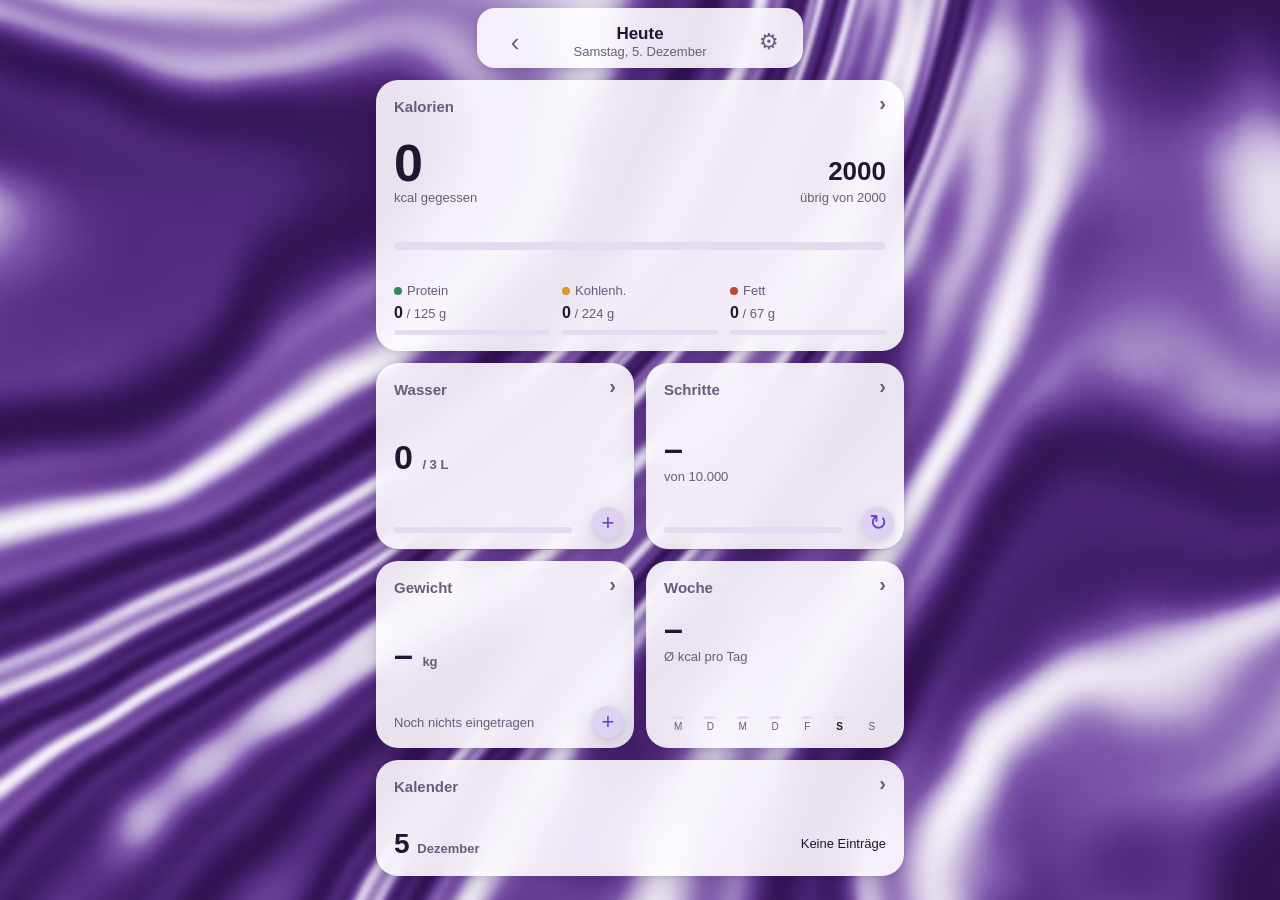
==== commit 4284c086: "Schritte ueber einen iPhone-Kurzbefehl Web-Apps duerfen Apple Health nicht lesen. Der Kurzbefehl 'Sc" ====
--- a/web/index.html
+++ b/web/index.html
@@ -79,6 +79,15 @@
     </div>
 
     <div class="kachel-huelle">
+      <a href="#schritte" class="kachel" aria-label="Schritte">
+        <div class="kachel-titel">Schritte <span class="weiter" aria-hidden="true">›</span></div>
+        <div><div class="kachel-wert" id="kachel-schritte">–</div><div class="klein">von <span id="kachel-schritte-ziel">10.000</span></div></div>
+        <div class="balken wasser-balken schritte-balken"><div id="kachel-schritte-balken"></div></div>
+      </a>
+      <button class="plus kachel-plus" id="kachel-schritte-holen" aria-label="Schritte aus Health holen">↻</button>
+    </div>
+
+    <div class="kachel-huelle">
       <a href="#gewicht" class="kachel" aria-label="Gewicht">
         <div class="kachel-titel">Gewicht <span class="weiter" aria-hidden="true">›</span></div>
         <div class="kachel-wert"><span id="kachel-gewicht">–</span> <span class="klein">kg</span></div>
@@ -87,16 +96,19 @@
       <button class="plus kachel-plus" id="kachel-gewicht-plus" aria-label="Gewicht eintragen">+</button>
     </div>
 
-    <a href="#kalender" class="kachel" aria-label="Kalender">
-      <div class="kachel-titel">Kalender <span class="weiter" aria-hidden="true">›</span></div>
-      <div class="kachel-wert"><span id="kachel-kal-tag">–</span> <span class="klein" id="kachel-kal-monat"></span></div>
-      <div class="klein kachel-naechster" id="kachel-naechster">Keine Einträge</div>
-    </a>
-
     <a href="#woche" class="kachel" aria-label="Wochenübersicht">
       <div class="kachel-titel">Woche <span class="weiter" aria-hidden="true">›</span></div>
       <div><div class="kachel-wert" id="kachel-woche-schnitt">–</div><div class="klein">Ø kcal pro Tag</div></div>
       <div class="mini-woche" id="kachel-woche-balken" aria-hidden="true"></div>
+    </a>
+
+    <!-- Kalender unten ueber die ganze Breite: Datum links, naechster Eintrag rechts -->
+    <a href="#kalender" class="kachel breit-kachel kalender-kachel" aria-label="Kalender">
+      <div class="kachel-titel">Kalender <span class="weiter" aria-hidden="true">›</span></div>
+      <div class="kalender-kachel-zeile">
+        <div class="kachel-wert"><span id="kachel-kal-tag">–</span> <span class="klein" id="kachel-kal-monat"></span></div>
+        <div class="klein kachel-naechster" id="kachel-naechster">Keine Einträge</div>
+      </div>
     </a>
   </main>
 </div>
@@ -227,6 +239,50 @@
     </details>
     </section>
     <button type="button" class="erst breit" id="gewicht-plus">Gewicht eintragen</button>
+  </main>
+</div>
+
+<!-- ===== Schritte ===== -->
+<div class="ansicht" id="ansicht-schritte" hidden>
+  <header class="leiste">
+    <a href="#" class="zurueck">‹ Übersicht</a>
+    <div class="leiste-titel"><span>Schritte</span><span class="datum-voll" id="schritte-datum"></span></div>
+  </header>
+  <main>
+    <section class="wasser">
+      <div class="wasser-gross"><b id="schritte-zahl">0</b> <span class="klein">/ <span id="schritte-ziel">10.000</span></span></div>
+      <div class="balken schritte-balken"><div id="schritte-balken"></div></div>
+      <p class="klein" id="schritte-kcal"></p>
+      <div id="schritte-holen-bereich">
+        <div class="felder zwei">
+          <button type="button" class="erst breit" id="schritte-holen">▶ Schritte holen</button>
+          <button type="button" class="zweit breit" id="schritte-einfuegen">📋 Einfügen</button>
+        </div>
+        <p class="klein">„Schritte holen“ startet deinen Kurzbefehl. Danach oben links auf „◀ Kalorien“ und hier auf „Einfügen“.</p>
+      </div>
+      <form id="schritte-form" class="schritte-form" autocomplete="off">
+        <input id="schritte-eingabe" type="text" inputmode="numeric" placeholder="Oder selbst eintippen, z. B. 8432">
+        <button type="submit" class="erst">OK</button>
+      </form>
+      <button type="button" class="link-knopf" id="schritte-ziel-aendern">Ziel ändern</button>
+    </section>
+
+    <h3 class="woche-unter">Letzte 7 Tage</h3>
+    <ul class="liste" id="schritte-liste"></ul>
+
+    <details class="kalender-karte anleitung">
+      <summary>Kurzbefehl einrichten (einmalig)</summary>
+      <ol>
+        <li>App <b>Kurzbefehle</b> öffnen, oben rechts auf <b>+</b>.</li>
+        <li>Oben auf den Namen tippen → <b>Umbenennen</b> → genau <b>Schritte kopieren</b> eingeben.</li>
+        <li><b>Aktion hinzufügen</b> → „Health“ suchen → <b>Health-Samples suchen</b>.</li>
+        <li>Dort: Typ <b>Schritte</b>, Filter <b>Startdatum ist heute</b>, dann auf „Mehr anzeigen“ und <b>Gruppieren nach: Tag</b>.</li>
+        <li>Darunter Aktion <b>Statistik berechnen</b> hinzufügen und <b>Summe</b> wählen.</li>
+        <li>Darunter Aktion <b>In Zwischenablage kopieren</b>.</li>
+        <li>Oben auf <b>Fertig</b>. Beim ersten Mal fragt das iPhone, ob der Kurzbefehl Health lesen darf – <b>Erlauben</b>.</li>
+      </ol>
+      <p class="klein">Heißt eine Aktion bei dir etwas anders, sag Bescheid.</p>
+    </details>
   </main>
 </div>
 
@@ -466,6 +522,7 @@
 <script src="gewicht.js"></script>
 <script src="kalender.js"></script>
 <script src="woche.js"></script>
+<script src="schritte.js"></script>
 <script src="sicherung.js"></script>
 </body>
 </html>
--- a/web/stil.css
+++ b/web/stil.css
@@ -506,9 +506,9 @@
 .mini-woche { display: grid; grid-template-columns: repeat(7, 1fr); gap: 4px; height: 56px; align-items: end; }
 .mini-spalte { display: flex; flex-direction: column; align-items: center; justify-content: flex-end; gap: 3px; height: 100%; }
 .mini-balken { width: 100%; max-width: 12px; border-radius: 3px 3px 0 0; background: var(--kurve-schnitt); opacity: .55; }
-.mini-balken.leer { height: 3px; background: var(--linie); opacity: 1; }
+.mini-balken.ohne-wert { height: 3px; background: var(--linie); opacity: 1; }
 .mini-spalte.heute .mini-balken { opacity: 1; }
-.mini-spalte.zukunft .mini-balken.leer { background: transparent; }
+.mini-spalte.zukunft .mini-balken.ohne-wert { background: transparent; }
 .mini-name { font-size: 10px; color: var(--leise); line-height: 1; }
 .mini-spalte.heute .mini-name { color: var(--tinte); font-weight: 700; }
 #ansicht-start .kachel-naechster { white-space: normal; display: -webkit-box; -webkit-line-clamp: 2; -webkit-box-orient: vertical; }
@@ -548,3 +548,27 @@
   content: ""; position: absolute; top: 4px; right: 6px; width: 5px; height: 5px;
   border-radius: 50%; background: var(--akzent);
 }
+
+/* ===== Schritte ===== */
+.schritte-balken div { background: var(--protein); }
+.schritte-balken div.erreicht { background: var(--protein); }
+#ansicht-schritte .balken { margin: 10px 0; height: 10px; }
+#ansicht-schritte .felder.zwei .breit { margin-top: 4px; }
+.schritte-form { display: flex; gap: 8px; margin-top: 14px; }
+.schritte-form input {
+  flex: 1; min-width: 0; font-size: 16px; padding: 10px 12px; border-radius: 12px;
+  border: 1px solid var(--linie); background: var(--papier); color: var(--tinte);
+}
+.schritte-form button { border: 0; border-radius: 12px; padding: 0 18px; font-weight: 600; }
+@keyframes pulsieren { 50% { box-shadow: 0 0 0 6px color-mix(in srgb, var(--akzent) 35%, transparent); } }
+.pulsiert { animation: pulsieren 1s ease-in-out infinite; }
+.anleitung { margin-top: 16px; }
+.anleitung summary { font-weight: 600; cursor: pointer; padding: 4px 2px; }
+.anleitung ol { padding-left: 20px; line-height: 1.6; margin: 10px 0 6px; font-size: 15px; }
+
+/* Uebersicht: vier Reihen - Kalender unten flach ueber die ganze Breite */
+#ansicht-start .kacheln { grid-template-rows: 1.45fr 1fr 1fr .62fr; }
+.kalender-kachel-zeile { display: flex; align-items: center; justify-content: space-between; gap: 12px; }
+.kalender-kachel-zeile .kachel-naechster { margin: 0; padding: 0; border: 0; text-align: right; max-width: 60%; }
+#ansicht-start .kalender-kachel .kachel-wert { font-size: 28px; }
+.kennzahl:last-child:nth-child(odd) { grid-column: 1 / -1; } /* ungerade Anzahl: letzte Karte ueber die ganze Breite */
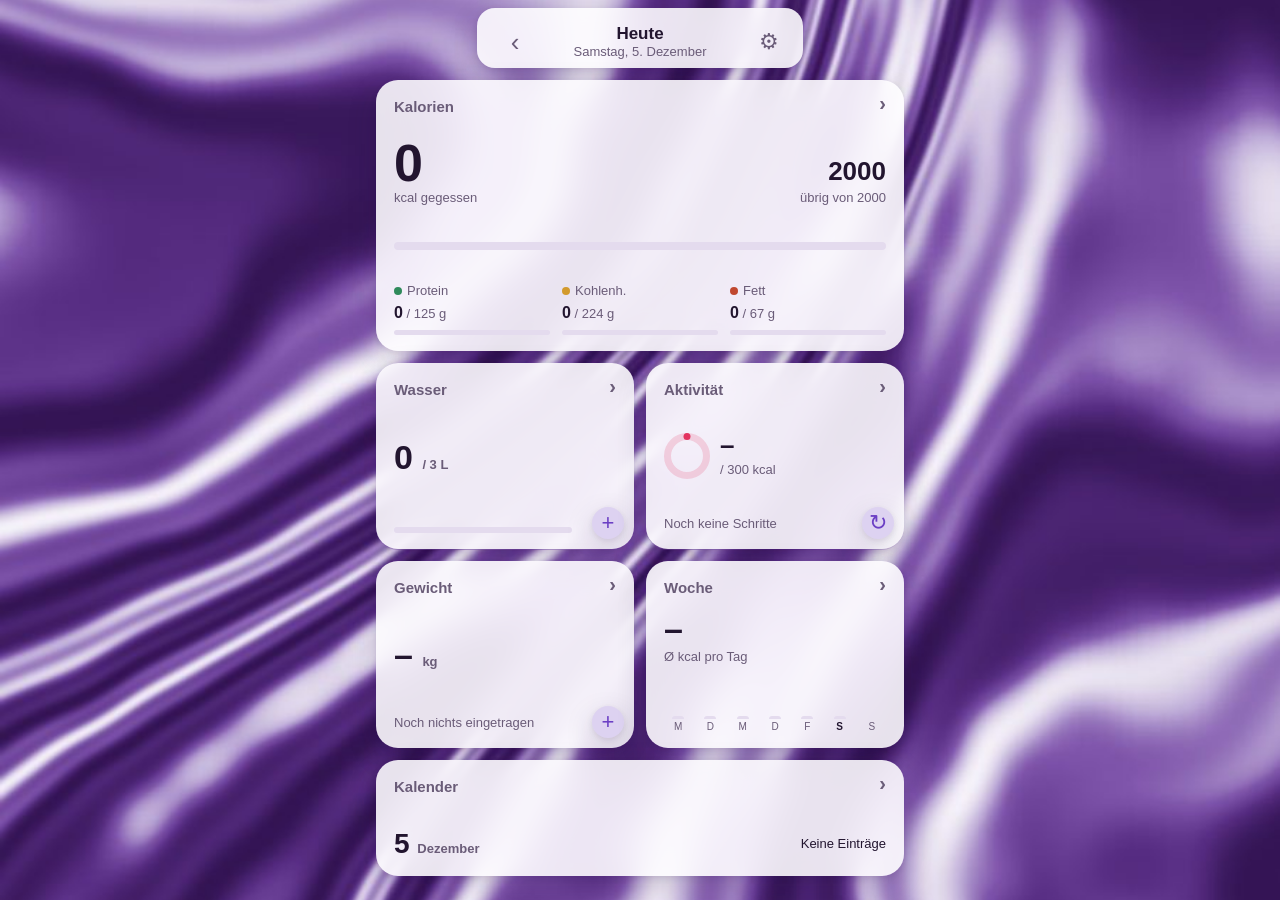
==== commit 5493a252: "Aktivitaet: Bewegen-Ring aus der Fitness-App Der Nutzer hat keine Apple Watch, also gibt es nur den " ====
--- a/web/index.html
+++ b/web/index.html
@@ -79,12 +79,15 @@
     </div>
 
     <div class="kachel-huelle">
-      <a href="#schritte" class="kachel" aria-label="Schritte">
-        <div class="kachel-titel">Schritte <span class="weiter" aria-hidden="true">›</span></div>
-        <div><div class="kachel-wert" id="kachel-schritte">–</div><div class="klein">von <span id="kachel-schritte-ziel">10.000</span></div></div>
-        <div class="balken wasser-balken schritte-balken"><div id="kachel-schritte-balken"></div></div>
+      <a href="#schritte" class="kachel" aria-label="Aktivität">
+        <div class="kachel-titel">Aktivität <span class="weiter" aria-hidden="true">›</span></div>
+        <div class="aktiv-zeile">
+          <span id="kachel-ring" class="kachel-ring"></span>
+          <div><div class="kachel-wert aktiv-wert" id="kachel-aktiv">–</div><div class="klein">/ <span id="kachel-bewegziel">300</span> kcal</div></div>
+        </div>
+        <div class="klein kachel-unten" id="kachel-schritte">Noch keine Schritte</div>
       </a>
-      <button class="plus kachel-plus" id="kachel-schritte-holen" aria-label="Schritte aus Health holen">↻</button>
+      <button class="plus kachel-plus" id="kachel-schritte-holen" aria-label="Aktivität aus Health holen">↻</button>
     </div>
 
     <div class="kachel-huelle">
@@ -246,25 +249,35 @@
 <div class="ansicht" id="ansicht-schritte" hidden>
   <header class="leiste">
     <a href="#" class="zurueck">‹ Übersicht</a>
-    <div class="leiste-titel"><span>Schritte</span><span class="datum-voll" id="schritte-datum"></span></div>
+    <div class="leiste-titel"><span>Aktivität</span><span class="datum-voll" id="schritte-datum"></span></div>
   </header>
   <main>
     <section class="wasser">
-      <div class="wasser-gross"><b id="schritte-zahl">0</b> <span class="klein">/ <span id="schritte-ziel">10.000</span></span></div>
+      <!-- Bewegen-Ring: aktive kcal aus Health, wie in der Fitness-App -->
+      <div class="aktiv-gross">
+        <span id="aktiv-ring" class="aktiv-ring"></span>
+        <div class="aktiv-mitte"><b id="aktiv-zahl">0</b><span class="klein">von <span id="aktiv-ziel">300</span> kcal</span></div>
+      </div>
+      <p class="aktiv-status" id="aktiv-status"></p>
+      <div class="schritte-zeile"><span>👟 <b id="schritte-zahl">0</b> <span class="klein">/ <span id="schritte-ziel">10.000</span> Schritte</span></span></div>
       <div class="balken schritte-balken"><div id="schritte-balken"></div></div>
       <p class="klein" id="schritte-kcal"></p>
       <div id="schritte-holen-bereich">
         <div class="felder zwei">
-          <button type="button" class="erst breit" id="schritte-holen">▶ Schritte holen</button>
+          <button type="button" class="erst breit" id="schritte-holen">▶ Holen</button>
           <button type="button" class="zweit breit" id="schritte-einfuegen">📋 Einfügen</button>
         </div>
-        <p class="klein">„Schritte holen“ startet deinen Kurzbefehl. Danach oben links auf „◀ Kalorien“ und hier auf „Einfügen“.</p>
+        <p class="klein">„Holen“ startet deinen Kurzbefehl. Danach oben links auf „◀ Kalorien“ und hier auf „Einfügen“.</p>
       </div>
       <form id="schritte-form" class="schritte-form" autocomplete="off">
-        <input id="schritte-eingabe" type="text" inputmode="numeric" placeholder="Oder selbst eintippen, z. B. 8432">
+        <input id="schritte-eingabe" type="text" inputmode="numeric" placeholder="Schritte">
+        <input id="aktiv-eingabe" type="text" inputmode="numeric" placeholder="Aktive kcal">
         <button type="submit" class="erst">OK</button>
       </form>
-      <button type="button" class="link-knopf" id="schritte-ziel-aendern">Ziel ändern</button>
+      <div class="ziel-links">
+        <button type="button" class="link-knopf" id="bewegziel-aendern">Bewegen-Ziel ändern</button>
+        <button type="button" class="link-knopf" id="schritte-ziel-aendern">Schritt-Ziel ändern</button>
+      </div>
     </section>
 
     <h3 class="woche-unter">Letzte 7 Tage</h3>
@@ -275,13 +288,15 @@
       <ol>
         <li>App <b>Kurzbefehle</b> öffnen, oben rechts auf <b>+</b>.</li>
         <li>Oben auf den Namen tippen → <b>Umbenennen</b> → genau <b>Schritte kopieren</b> eingeben.</li>
-        <li><b>Aktion hinzufügen</b> → „Health“ suchen → <b>Health-Samples suchen</b>.</li>
-        <li>Dort: Typ <b>Schritte</b>, Filter <b>Startdatum ist heute</b>, dann auf „Mehr anzeigen“ und <b>Gruppieren nach: Tag</b>.</li>
-        <li>Darunter Aktion <b>Statistik berechnen</b> hinzufügen und <b>Summe</b> wählen.</li>
-        <li>Darunter Aktion <b>In Zwischenablage kopieren</b>.</li>
+        <li><b>Aktion hinzufügen</b> → „Health“ suchen → <b>Health-Samples suchen</b>. Typ <b>Schritte</b>, Filter <b>Startdatum ist heute</b>, unter „Mehr anzeigen“ <b>Gruppieren nach: Tag</b>.</li>
+        <li>Darunter <b>Statistik berechnen</b> → <b>Summe</b>.</li>
+        <li>Nochmal <b>Health-Samples suchen</b>, diesmal Typ <b>Aktive Energie</b> (das ist dein Bewegen-Ring), gleiche Einstellungen.</li>
+        <li>Darunter wieder <b>Statistik berechnen</b> → <b>Summe</b>.</li>
+        <li>Aktion <b>Text</b> hinzufügen. Ins Textfeld tippen, über der Tastatur die erste <b>Statistik</b> antippen, ein <b>;</b> tippen, dann die zweite <b>Statistik</b> antippen. Es steht dann da: Statistik ; Statistik.</li>
+        <li>Darunter <b>In Zwischenablage kopieren</b>.</li>
         <li>Oben auf <b>Fertig</b>. Beim ersten Mal fragt das iPhone, ob der Kurzbefehl Health lesen darf – <b>Erlauben</b>.</li>
       </ol>
-      <p class="klein">Heißt eine Aktion bei dir etwas anders, sag Bescheid.</p>
+      <p class="klein">Hast du schon den einfachen Kurzbefehl nur mit Schritten? Der geht weiter – dann fehlen nur die kcal. Heißt eine Aktion bei dir anders, sag Bescheid.</p>
     </details>
   </main>
 </div>
--- a/web/stil.css
+++ b/web/stil.css
@@ -572,3 +572,21 @@
 .kalender-kachel-zeile .kachel-naechster { margin: 0; padding: 0; border: 0; text-align: right; max-width: 60%; }
 #ansicht-start .kalender-kachel .kachel-wert { font-size: 28px; }
 .kennzahl:last-child:nth-child(odd) { grid-column: 1 / -1; } /* ungerade Anzahl: letzte Karte ueber die ganze Breite */
+
+/* ===== Aktivitaet: Bewegen-Ring ===== */
+:root { --bewegen: #e3335f; }
+@media (prefers-color-scheme: dark) { :root { --bewegen: #ff5c86; } }
+.ring-spur { stroke: color-mix(in srgb, var(--bewegen) 18%, transparent); }
+.ring-wert { stroke: var(--bewegen); transition: stroke-dasharray .4s; }
+.aktiv-zeile { display: flex; align-items: center; gap: 10px; }
+.kachel-ring { display: inline-flex; flex: none; }
+#ansicht-start .aktiv-wert { font-size: 26px; }
+.aktiv-gross { position: relative; width: 168px; height: 168px; margin: 4px auto 0; }
+.aktiv-ring { position: absolute; inset: 0; }
+.aktiv-mitte { position: absolute; inset: 0; display: flex; flex-direction: column; align-items: center; justify-content: center; }
+.aktiv-mitte b { font-size: 38px; line-height: 1.1; }
+.aktiv-status { text-align: center; font-weight: 600; margin: 8px 0 14px; min-height: 1.4em; }
+.schritte-zeile { font-size: 18px; }
+.schritte-form input + input { margin-left: 0; }
+.ziel-links { display: flex; gap: 18px; }
+.mini-ring { display: inline-flex; flex: none; }
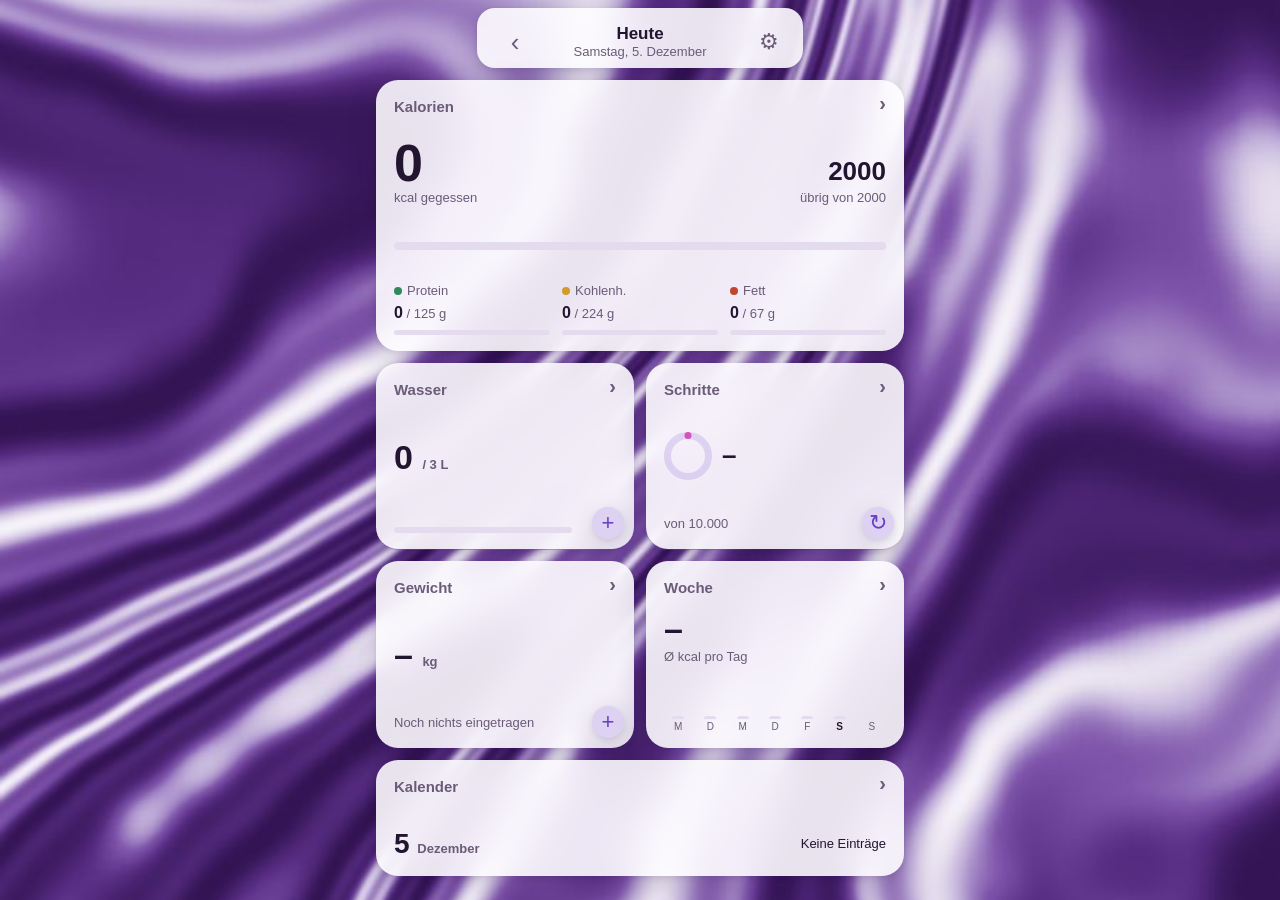
==== commit 619812c4: "Schritte als Ring, ohne Kalorien Der Nutzer will nur Schritte: Ring mit Lila-Pink-Verlauf, der sich " ====
--- a/web/index.html
+++ b/web/index.html
@@ -79,15 +79,15 @@
     </div>
 
     <div class="kachel-huelle">
-      <a href="#schritte" class="kachel" aria-label="Aktivität">
-        <div class="kachel-titel">Aktivität <span class="weiter" aria-hidden="true">›</span></div>
+      <a href="#schritte" class="kachel" aria-label="Schritte">
+        <div class="kachel-titel">Schritte <span class="weiter" aria-hidden="true">›</span></div>
         <div class="aktiv-zeile">
-          <span id="kachel-ring" class="kachel-ring"></span>
-          <div><div class="kachel-wert aktiv-wert" id="kachel-aktiv">–</div><div class="klein">/ <span id="kachel-bewegziel">300</span> kcal</div></div>
-        </div>
-        <div class="klein kachel-unten" id="kachel-schritte">Noch keine Schritte</div>
+          <span id="kachel-ring" class="schritt-ring"></span>
+          <div class="kachel-wert aktiv-wert" id="kachel-schritte">–</div>
+        </div>
+        <div class="klein kachel-unten" id="kachel-schritte-unten">von 10.000</div>
       </a>
-      <button class="plus kachel-plus" id="kachel-schritte-holen" aria-label="Aktivität aus Health holen">↻</button>
+      <button class="plus kachel-plus" id="kachel-schritte-holen" aria-label="Schritte aus Health holen">↻</button>
     </div>
 
     <div class="kachel-huelle">
@@ -249,19 +249,19 @@
 <div class="ansicht" id="ansicht-schritte" hidden>
   <header class="leiste">
     <a href="#" class="zurueck">‹ Übersicht</a>
-    <div class="leiste-titel"><span>Aktivität</span><span class="datum-voll" id="schritte-datum"></span></div>
+    <div class="leiste-titel"><span>Schritte</span><span class="datum-voll" id="schritte-datum"></span></div>
   </header>
   <main>
     <section class="wasser">
-      <!-- Bewegen-Ring: aktive kcal aus Health, wie in der Fitness-App -->
-      <div class="aktiv-gross">
-        <span id="aktiv-ring" class="aktiv-ring"></span>
-        <div class="aktiv-mitte"><b id="aktiv-zahl">0</b><span class="klein">von <span id="aktiv-ziel">300</span> kcal</span></div>
-      </div>
-      <p class="aktiv-status" id="aktiv-status"></p>
-      <div class="schritte-zeile"><span>👟 <b id="schritte-zahl">0</b> <span class="klein">/ <span id="schritte-ziel">10.000</span> Schritte</span></span></div>
-      <div class="balken schritte-balken"><div id="schritte-balken"></div></div>
-      <p class="klein" id="schritte-kcal"></p>
+      <!-- Ring fuellt sich mit den Schritten; voll = Ziel (10.000) -->
+      <div class="ring-gross" id="ring-gross">
+        <span id="schritt-ring" class="schritt-ring"></span>
+        <div class="ring-mitte">
+          <span class="ring-pokal" aria-hidden="true">🏆</span>
+          <b id="schritte-zahl">0</b><span class="klein">von <span id="schritte-ziel">10.000</span></span>
+        </div>
+      </div>
+      <p class="aktiv-status" id="schritte-status"></p>
       <div id="schritte-holen-bereich">
         <div class="felder zwei">
           <button type="button" class="erst breit" id="schritte-holen">▶ Holen</button>
@@ -270,14 +270,10 @@
         <p class="klein">„Holen“ startet deinen Kurzbefehl. Danach oben links auf „◀ Kalorien“ und hier auf „Einfügen“.</p>
       </div>
       <form id="schritte-form" class="schritte-form" autocomplete="off">
-        <input id="schritte-eingabe" type="text" inputmode="numeric" placeholder="Schritte">
-        <input id="aktiv-eingabe" type="text" inputmode="numeric" placeholder="Aktive kcal">
+        <input id="schritte-eingabe" type="text" inputmode="numeric" placeholder="Oder selbst eintippen">
         <button type="submit" class="erst">OK</button>
       </form>
-      <div class="ziel-links">
-        <button type="button" class="link-knopf" id="bewegziel-aendern">Bewegen-Ziel ändern</button>
-        <button type="button" class="link-knopf" id="schritte-ziel-aendern">Schritt-Ziel ändern</button>
-      </div>
+      <button type="button" class="link-knopf" id="schritte-ziel-aendern">Ziel ändern</button>
     </section>
 
     <h3 class="woche-unter">Letzte 7 Tage</h3>
@@ -286,17 +282,14 @@
     <details class="kalender-karte anleitung">
       <summary>Kurzbefehl einrichten (einmalig)</summary>
       <ol>
-        <li>App <b>Kurzbefehle</b> öffnen, oben rechts auf <b>+</b>.</li>
-        <li>Oben auf den Namen tippen → <b>Umbenennen</b> → genau <b>Schritte kopieren</b> eingeben.</li>
-        <li><b>Aktion hinzufügen</b> → „Health“ suchen → <b>Health-Samples suchen</b>. Typ <b>Schritte</b>, Filter <b>Startdatum ist heute</b>, unter „Mehr anzeigen“ <b>Gruppieren nach: Tag</b>.</li>
-        <li>Darunter <b>Statistik berechnen</b> → <b>Summe</b>.</li>
-        <li>Nochmal <b>Health-Samples suchen</b>, diesmal Typ <b>Aktive Energie</b> (das ist dein Bewegen-Ring), gleiche Einstellungen.</li>
-        <li>Darunter wieder <b>Statistik berechnen</b> → <b>Summe</b>.</li>
-        <li>Aktion <b>Text</b> hinzufügen. Ins Textfeld tippen, über der Tastatur die erste <b>Statistik</b> antippen, ein <b>;</b> tippen, dann die zweite <b>Statistik</b> antippen. Es steht dann da: Statistik ; Statistik.</li>
-        <li>Darunter <b>In Zwischenablage kopieren</b>.</li>
-        <li>Oben auf <b>Fertig</b>. Beim ersten Mal fragt das iPhone, ob der Kurzbefehl Health lesen darf – <b>Erlauben</b>.</li>
+        <li>App <b>Kurzbefehle</b> öffnen, unten „Kurzbefehle“, oben rechts <b>+</b>.</li>
+        <li>Oben auf den Namen tippen → <b>Umbenennen</b> → genau <b>Schritte kopieren</b>.</li>
+        <li>Suche: <b>Health</b> → <b>Health-Messungen suchen</b> (nicht „protokollieren“).</li>
+        <li>Typ <b>Schritte</b>, Startdatum <b>ist heute</b>, Gruppierung nach <b>Tag</b>.</li>
+        <li>Suche: <b>Statistik</b> → <b>Statistik berechnen</b> → <b>Summe</b>.</li>
+        <li>Suche: <b>Zwischenablage</b> → <b>In Zwischenablage kopieren</b>.</li>
+        <li><b>▶</b> unten rechts zum Testen, Health-Zugriff erlauben. Speichert von selbst.</li>
       </ol>
-      <p class="klein">Hast du schon den einfachen Kurzbefehl nur mit Schritten? Der geht weiter – dann fehlen nur die kcal. Heißt eine Aktion bei dir anders, sag Bescheid.</p>
     </details>
   </main>
 </div>
--- a/web/stil.css
+++ b/web/stil.css
@@ -590,3 +590,38 @@
 .schritte-form input + input { margin-left: 0; }
 .ziel-links { display: flex; gap: 18px; }
 .mini-ring { display: inline-flex; flex: none; }
+
+/* ===== Schritt-Ring ===== */
+/* Verlauf Lila -> Pink wie der Marmor. Beim Ziel bleibt die Farbe gleich
+   (so gewuenscht) - stattdessen leuchtet der Ring und der Pokal erscheint. */
+.schritt-ring { display: inline-flex; flex: none; position: relative; }
+.schritt-ring .ring-spur { stroke: color-mix(in srgb, var(--akzent) 16%, transparent); }
+.schritt-ring .ring-wert { stroke: url(#ring-verlauf); transition: stroke-dasharray .6s ease-out; }
+.geknackt .schritt-ring svg, .schritt-ring.geknackt svg { filter: drop-shadow(0 0 6px #d65cff) drop-shadow(0 0 12px rgb(214 92 255 / 55%)); }
+.ring-gross { position: relative; width: 190px; height: 190px; margin: 4px auto 0; }
+.ring-gross .schritt-ring { position: absolute; inset: 0; }
+.ring-mitte { position: absolute; inset: 0; display: flex; flex-direction: column; align-items: center; justify-content: center; }
+.ring-mitte b { font-size: 40px; line-height: 1.05; }
+.ring-pokal { font-size: 26px; height: 0; opacity: 0; transform: scale(.4); transition: all .4s; }
+.ring-gross.geknackt .ring-pokal { height: 32px; opacity: 1; transform: none; }
+/* Kachel: kleiner Pokal im Ring */
+.schritt-ring .mini-pokal { position: absolute; inset: 0; display: flex; align-items: center; justify-content: center; font-size: 18px; }
+
+/* Einmalige Feier, wenn das Ziel gerade geknackt wurde */
+@keyframes ring-feier { 0% { transform: scale(1); } 30% { transform: scale(1.12); } 60% { transform: scale(.97); } 100% { transform: scale(1); } }
+@keyframes funken {
+  0% { opacity: 1; transform: translate(-50%, -50%) scale(.2); }
+  100% { opacity: 0; transform: translate(-50%, -50%) scale(1.6); }
+}
+.feiert { animation: ring-feier .8s ease-out; }
+.ring-gross.feiert::after {
+  content: ""; position: absolute; left: 50%; top: 50%; width: 260px; height: 260px; pointer-events: none;
+  background:
+    radial-gradient(circle at 50% 4%, #ff7ad9 0 4px, transparent 5px),
+    radial-gradient(circle at 92% 30%, #b388ff 0 4px, transparent 5px),
+    radial-gradient(circle at 85% 82%, #ffd166 0 4px, transparent 5px),
+    radial-gradient(circle at 15% 85%, #ff7ad9 0 4px, transparent 5px),
+    radial-gradient(circle at 6% 32%, #ffd166 0 4px, transparent 5px),
+    radial-gradient(circle at 50% 98%, #b388ff 0 4px, transparent 5px);
+  animation: funken 1s ease-out forwards;
+}
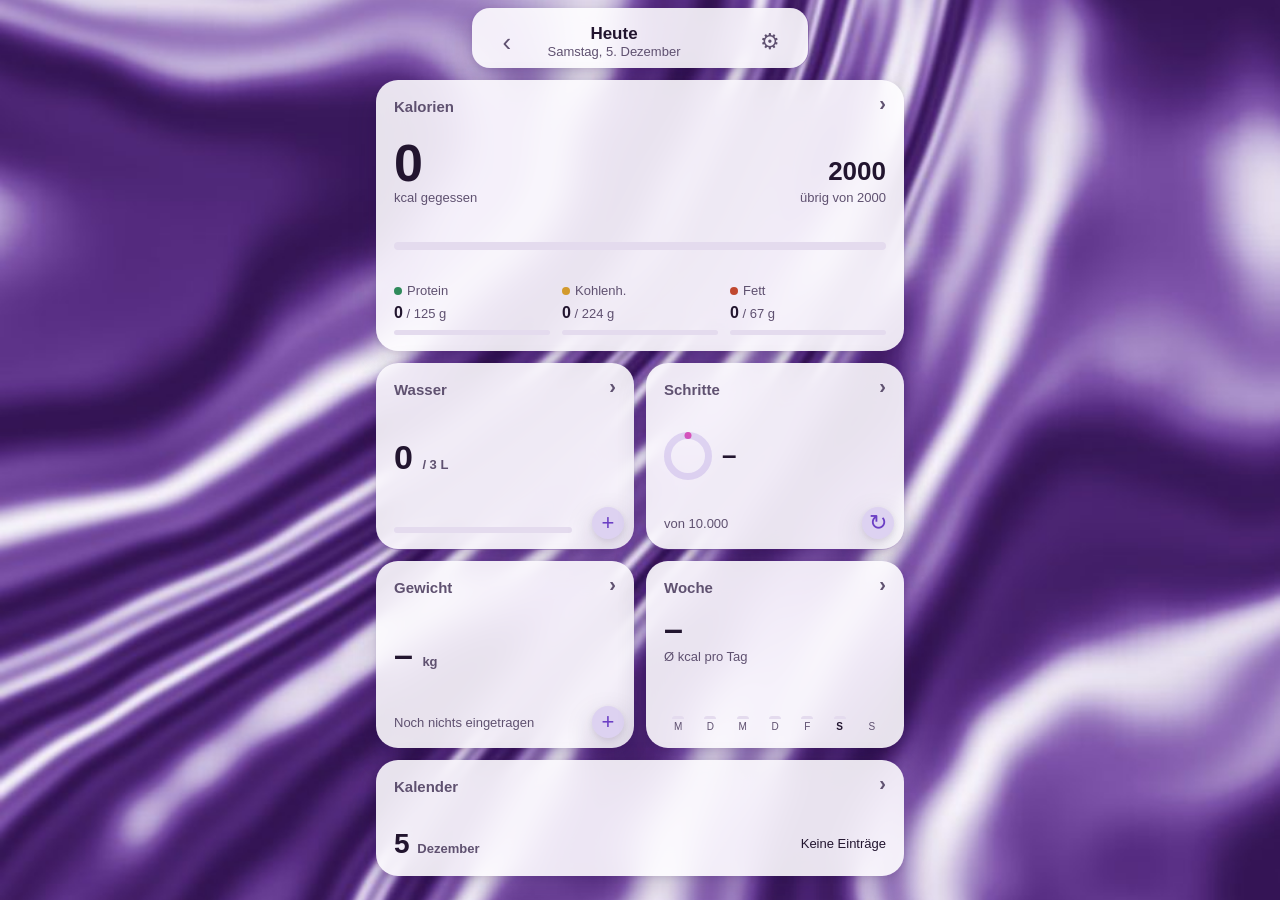
==== commit e12f2014: "Grosser Check: 35 Fehler behoben, Suche und Mengen genauer - Wiederherstellen ueberschrieb die eben " ====
--- a/web/index.html
+++ b/web/index.html
@@ -155,15 +155,15 @@
         <input type="file" accept="image/*" capture="environment" id="foto" hidden>
         📷 Foto vom Essen
       </label>
-      <label class="knopf">
-        <input type="file" accept="image/*" capture="environment" id="barcode-foto" hidden>
-        ▥ Barcode
-      </label>
+      <button type="button" class="knopf" id="barcode-knopf">▥ Barcode scannen</button>
     </div>
     <ul class="vorschlaege" id="vorschlaege"></ul>
   </section>
 
-    <ul class="liste mz-liste" id="mz-eintraege"></ul>
+    <!-- Heute schon Eingetragenes zugeklappt: Die Vorschlaege darunter sollen
+         ohne Scrollen erreichbar bleiben. -->
+    <button type="button" class="aufklappen mz-aufklappen" id="mz-aufklappen" aria-expanded="false" hidden></button>
+    <ul class="liste mz-liste" id="mz-eintraege" hidden></ul>
 
     <!-- Favoriten: selbst mit dem Stern markiert, fuer alle Mahlzeiten gleich -->
     <section class="gedaechtnis" id="mz-favoriten" hidden>
@@ -276,8 +276,20 @@
       <button type="button" class="link-knopf" id="schritte-ziel-aendern">Ziel ändern</button>
     </section>
 
-    <h3 class="woche-unter">Letzte 7 Tage</h3>
-    <ul class="liste" id="schritte-liste"></ul>
+    <h3 class="woche-unter">Statistik</h3>
+    <section class="kalender-karte schritt-statistik">
+      <div class="segmente" id="schritt-zeitraum" role="radiogroup" aria-label="Zeitraum">
+        <button type="button" data-wert="7" aria-checked="true">7 Tage</button>
+        <button type="button" data-wert="30">30 Tage</button>
+      </div>
+      <div class="diagramm" id="schritt-diagramm">
+        <div class="tip" id="schritt-tip" hidden>
+          <div class="tip-datum"></div>
+          <div><b class="tip-wert"></b></div>
+        </div>
+      </div>
+    </section>
+    <div class="kennzahlen" id="schritt-kennzahlen"></div>
 
     <details class="kalender-karte anleitung">
       <summary>Kurzbefehl einrichten (einmalig)</summary>
@@ -367,6 +379,22 @@
   </main>
 </div>
 
+<!-- Barcode-Scanner: Live-Kamera, Code wird von selbst erkannt -->
+<dialog id="scanner" class="scanner">
+  <div class="scanner-bild">
+    <video id="scanner-video" playsinline muted autoplay></video>
+    <div class="scanner-rahmen" aria-hidden="true"></div>
+  </div>
+  <p class="scanner-hinweis" id="scanner-hinweis">Halte den Barcode in den Rahmen.</p>
+  <div class="scanner-knoepfe">
+    <label class="zweit breit datei-knopf">📷 Foto
+      <input type="file" accept="image/*" capture="environment" id="barcode-foto" hidden>
+    </label>
+    <button type="button" class="zweit breit" id="scanner-nummer">🔢 Nummer</button>
+    <button type="button" class="erst breit" id="scanner-abbrechen">Fertig</button>
+  </div>
+</dialog>
+
 <!-- Pruefen: was die KI / Suche / der Barcode gefunden hat, vor dem Eintragen -->
 <dialog id="pruefen">
   <form method="dialog" class="blatt">
@@ -376,7 +404,7 @@
     <ul id="kandidaten"></ul>
     <div class="summe" id="pruefen-summe"></div>
     <div class="aktionen">
-      <button value="abbruch" class="zweit">Abbrechen</button>
+      <button type="button" value="abbruch" id="pruefen-abbrechen" class="zweit">Abbrechen</button>
       <button value="ok" id="eintragen" class="erst">Eintragen</button>
     </div>
   </form>
@@ -447,7 +475,7 @@
     <button type="button" class="link-knopf" id="import-rueckgaengig" hidden>Letzte Wiederherstellung rückgängig machen</button>
 
     <div class="aktionen eins">
-      <button value="ok" id="fertig" class="erst">Fertig</button>
+      <button value="ok" id="fertig" class="erst" formnovalidate>Fertig</button>
     </div>
   </form>
 </dialog>
@@ -462,6 +490,7 @@
       <button type="button" data-wert="training"><span>🏋️</span>Training</button>
       <button type="button" data-wert="termin"><span>📅</span>Termin</button>
       <button type="button" data-wert="geburtstag"><span>🎂</span>Geburtstag</button>
+      <button type="button" data-wert="medizin"><span>💊</span>Medizin</button>
       <button type="button" data-wert="notiz"><span>📝</span>Notiz</button>
     </div>
     <label class="zeile">Was?<input id="notiz-text" type="text" autocomplete="off" enterkeyhint="done" placeholder="z. B. Beine, Zahnarzt, Lisa"></label>
@@ -474,12 +503,16 @@
         <option value="woche">Jede Woche</option>
         <option value="monat">Jeden Monat</option>
         <option value="jahr">Jedes Jahr</option>
+        <option value="tage">Alle X Tage …</option>
       </select>
+    </label>
+    <label class="zeile" id="notiz-alle-zeile" hidden>Alle wie viele Tage?
+      <input id="notiz-alle" type="number" inputmode="numeric" min="1" max="365" placeholder="z. B. 5">
     </label>
     <p class="klein" id="notiz-serie-hinweis" hidden>Wiederholt sich – Ändern und Löschen gilt für alle Termine dieser Reihe.</p>
     <div class="aktionen">
       <button type="button" id="notiz-abbrechen" class="zweit">Abbrechen</button>
-      <button value="ok" id="notiz-speichern" class="erst">Speichern</button>
+      <button value="ok" id="notiz-speichern" class="erst" formnovalidate>Speichern</button>
     </div>
     <button type="button" id="notiz-loeschen" class="loeschen" hidden>Eintrag löschen</button>
   </form>
@@ -522,11 +555,12 @@
 </dialog>
 
 <div class="laden" id="laden" hidden><div class="kreisel"></div><span id="laden-text">Einen Moment …</span></div>
-<div class="meldung" id="meldung" hidden></div>
+<div class="meldung" id="meldung" role="status" hidden></div>
 
 <script src="naehrwerte.js"></script>
 <script src="app.js"></script>
 <script src="mahlzeit.js"></script>
+<script src="scanner.js"></script>
 <script src="gewicht.js"></script>
 <script src="kalender.js"></script>
 <script src="woche.js"></script>
--- a/web/stil.css
+++ b/web/stil.css
@@ -5,7 +5,7 @@
   --karte: rgb(255 255 255 / 88%);
   --blatt: #fbf9fe;
   --tinte: #22152f;
-  --leise: #6a5c78;
+  --leise: #5f5170;
   --linie: #e4dbee;
   --akzent: #6b3fc4;
   --akzent-text: #ffffff;
@@ -63,7 +63,7 @@
   display: flex; align-items: center; justify-content: center; gap: 8px;
   max-width: 560px; margin: 0 auto; padding: 12px 16px 4px;
 }
-.datum { background: none; border: 0; font-size: 17px; font-weight: 600; min-width: 190px; padding: 4px 8px; line-height: 1.2; }
+.datum { background: none; border: 0; font-size: 17px; font-weight: 600; flex: 0 1 190px; min-width: 0; padding: 4px 8px; line-height: 1.2; }
 .datum-voll { display: block; font-size: 13px; font-weight: 400; color: var(--leise); }
 .pfeil { background: none; border: 0; font-size: 26px; width: 44px; height: 44px; color: var(--leise); }
 
@@ -100,7 +100,6 @@
 }
 .knopf[hidden] { display: none; }
 .knoepfe:has(.knopf[hidden]) { grid-template-columns: 1fr; }
-.hinweis { font-size: 13px; color: var(--leise); margin-top: 8px; }
 
 .vorschlaege { list-style: none; margin: 8px 0 0; padding: 0; background: var(--karte); border-radius: 12px; box-shadow: var(--schatten); overflow: hidden; }
 .vorschlaege:empty { display: none; }
@@ -165,22 +164,19 @@
 .kreisel { width: 36px; height: 36px; border: 3px solid rgb(255 255 255 / 30%); border-top-color: #fff; border-radius: 50%; animation: dreh 1s linear infinite; }
 @keyframes dreh { to { transform: rotate(360deg); } }
 .meldung {
-  position: fixed; left: 16px; right: 16px; bottom: calc(env(safe-area-inset-bottom) + 16px);
+  position: fixed; left: 16px; right: 16px; bottom: calc(env(safe-area-inset-bottom) + 16px + var(--tastatur, 0px));
   max-width: 528px; margin: 0 auto; background: var(--tinte); color: var(--papier);
   padding: 12px 14px; border-radius: 12px; z-index: 11; font-size: 15px;
 }
 
-/* Einstellungen-Knopf oben rechts */
-.kopf { position: relative; }
+/* Einstellungen-Knopf rechts in der Kopfzeile. Nicht absolut darueber
+   gelegt: Auf 375-393 px Breite lag es sonst auf dem Pfeil "naechster Tag". */
 .zahnrad {
-  position: absolute; right: 12px; top: 50%; transform: translateY(-40%);
-  width: 44px; height: 44px; border: 0; background: none; font-size: 22px; color: var(--leise);
+  flex: none; width: 44px; height: 44px; border: 0; background: none; font-size: 22px; color: var(--leise);
 }
 
 /* Wasser: ein Glas = 250 ml, antippen fuellt bis dorthin */
 .wasser { background: var(--karte); border-radius: 16px; padding: 14px 16px; box-shadow: var(--schatten); margin-top: 12px; }
-.wasser-kopf { display: flex; justify-content: space-between; align-items: baseline; font-weight: 600; }
-.wasser-kopf b { color: var(--tinte); font-variant-numeric: tabular-nums; }
 .glaeser { display: grid; grid-template-columns: repeat(6, 1fr); gap: 8px 10px; margin-top: 10px; } /* 6 pro Reihe: 3 L = zwei volle Reihen */
 .glas {
   height: 44px; width: 100%; max-width: 34px; justify-self: center; border: 2px solid var(--wasser); border-top-width: 1px; padding: 0;
@@ -207,6 +203,10 @@
 .segmente { display: flex; background: var(--papier); border-radius: 10px; padding: 3px; gap: 3px; margin: 0 0 12px; }
 .segmente button { flex: 1; border: 0; background: none; padding: 8px 4px; border-radius: 8px; font-size: 14px; color: var(--leise); }
 .segmente button[aria-checked=true] { background: var(--karte); color: var(--tinte); font-weight: 600; box-shadow: var(--schatten); }
+/* Dunkel sind --karte und --papier fast gleich hell - die Auswahl braucht einen Rand. */
+@media (prefers-color-scheme: dark) {
+  .segmente button[aria-checked=true] { box-shadow: inset 0 0 0 1.5px var(--akzent); }
+}
 
 /* Einstellungen */
 .blatt h3 { font-size: 14px; color: var(--leise); font-weight: 600; margin: 18px 0 8px; }
@@ -253,6 +253,7 @@
 .linie-key { width: 14px; height: 2px; border-radius: 1px; background: var(--kurve-schnitt); }
 .legende { display: flex; gap: 16px; font-size: 13px; color: var(--leise); margin-top: 6px; }
 .legende > span { display: inline-flex; align-items: center; gap: 6px; }
+.legende[hidden] { display: none; }
 .gewicht-karte .leer { padding: 8px 0; margin: 0; }
 .gewicht-alle { margin-top: 10px; }
 .gewicht-alle summary { font-size: 14px; color: var(--leise); cursor: pointer; padding: 4px 0; }
@@ -305,7 +306,7 @@
 /* ===== Ansichten: Uebersicht mit Kacheln, Unterseiten mit Zurueck-Leiste ===== */
 .ansicht[hidden] { display: none; }
 
-.kacheln { display: grid; grid-template-columns: 1fr 1fr; gap: 12px; margin-top: 8px; }
+.kacheln { display: grid; grid-template-columns: repeat(2, minmax(0, 1fr)); gap: 12px; margin-top: 8px; }
 .kachel {
   display: block; background: var(--karte); border-radius: 16px; padding: 14px 16px;
   box-shadow: var(--schatten); color: inherit; text-decoration: none;
@@ -326,12 +327,6 @@
 .wasser-balken div { background: var(--wasser); }
 
 /* Wochenstreifen in der Kalender-Kachel */
-.woche { display: grid; grid-template-columns: repeat(7, 1fr); text-align: center; }
-.woche-tag { display: flex; flex-direction: column; align-items: center; gap: 6px; padding: 4px 0; border-radius: 10px; font-size: 13px; color: var(--leise); }
-.woche-tag.gewaehlt { background: var(--papier); color: var(--tinte); font-weight: 600; }
-.woche-punkt { width: 8px; height: 8px; border-radius: 50%; box-shadow: inset 0 0 0 1.5px var(--linie); }
-.woche-punkt.im-ziel { background: var(--akzent); box-shadow: none; }
-.woche-punkt.drueber { background: var(--warn); box-shadow: none; }
 
 /* Unterseiten */
 .leiste {
@@ -346,7 +341,6 @@
 body:has(.ansicht:not(#ansicht-start):not([hidden])) { padding-top: 0; }
 .essen-summe { display: flex; justify-content: space-between; align-items: baseline; padding: 4px 2px 0; }
 .essen-summe b { font-size: 20px; }
-#ansicht-essen .eingabe { margin-top: 10px; }
 .wasser-gross { font-size: 40px; font-weight: 700; }
 .wasser-gross .klein { font-size: 18px; }
 .link-knopf { background: none; border: 0; color: var(--akzent); font-size: 15px; padding: 12px 0 0; }
@@ -420,7 +414,6 @@
 #ansicht-start .kcal-rest { font-size: 26px; }
 #ansicht-start .kachel-wert { font-size: 34px; }
 #ansicht-start .kachel-titel { font-size: 15px; margin-bottom: 0; }
-#ansicht-start .woche { margin-top: auto; }
 
 /* Makros mit eigenem Ziel und Fortschritt */
 .makros { gap: 12px; }
@@ -445,7 +438,6 @@
 .kal-tag.makro { background: color-mix(in srgb, var(--protein) 22%, transparent); font-weight: 600; }
 
 .kal-key.makro { width: 12px; height: 12px; border-radius: 4px; background: color-mix(in srgb, var(--protein) 35%, transparent); }
-.woche-tag.makro { background: color-mix(in srgb, var(--protein) 22%, transparent); color: var(--tinte); }
 
 .link-knopf.inline { padding: 0; font-size: 13px; }
 
@@ -550,9 +542,6 @@
 }
 
 /* ===== Schritte ===== */
-.schritte-balken div { background: var(--protein); }
-.schritte-balken div.erreicht { background: var(--protein); }
-#ansicht-schritte .balken { margin: 10px 0; height: 10px; }
 #ansicht-schritte .felder.zwei .breit { margin-top: 4px; }
 .schritte-form { display: flex; gap: 8px; margin-top: 14px; }
 .schritte-form input {
@@ -574,22 +563,9 @@
 .kennzahl:last-child:nth-child(odd) { grid-column: 1 / -1; } /* ungerade Anzahl: letzte Karte ueber die ganze Breite */
 
 /* ===== Aktivitaet: Bewegen-Ring ===== */
-:root { --bewegen: #e3335f; }
-@media (prefers-color-scheme: dark) { :root { --bewegen: #ff5c86; } }
-.ring-spur { stroke: color-mix(in srgb, var(--bewegen) 18%, transparent); }
-.ring-wert { stroke: var(--bewegen); transition: stroke-dasharray .4s; }
-.aktiv-zeile { display: flex; align-items: center; gap: 10px; }
-.kachel-ring { display: inline-flex; flex: none; }
+.aktiv-zeile { display: flex; flex-wrap: wrap; align-items: center; gap: 10px; }
 #ansicht-start .aktiv-wert { font-size: 26px; }
-.aktiv-gross { position: relative; width: 168px; height: 168px; margin: 4px auto 0; }
-.aktiv-ring { position: absolute; inset: 0; }
-.aktiv-mitte { position: absolute; inset: 0; display: flex; flex-direction: column; align-items: center; justify-content: center; }
-.aktiv-mitte b { font-size: 38px; line-height: 1.1; }
 .aktiv-status { text-align: center; font-weight: 600; margin: 8px 0 14px; min-height: 1.4em; }
-.schritte-zeile { font-size: 18px; }
-.schritte-form input + input { margin-left: 0; }
-.ziel-links { display: flex; gap: 18px; }
-.mini-ring { display: inline-flex; flex: none; }
 
 /* ===== Schritt-Ring ===== */
 /* Verlauf Lila -> Pink wie der Marmor. Beim Ziel bleibt die Farbe gleich
@@ -625,3 +601,42 @@
     radial-gradient(circle at 50% 98%, #b388ff 0 4px, transparent 5px);
   animation: funken 1s ease-out forwards;
 }
+
+.schritt-statistik .diagramm { margin-top: 6px; }
+
+/* Eingeklappte Listen: eine Zeile, Tipp klappt auf */
+.aufklappen {
+  display: flex; align-items: center; justify-content: space-between; gap: 10px; width: 100%;
+  border: 0; background: none; padding: 8px 0 10px; color: var(--leise); font-size: 14px; text-align: left;
+  border-top: 1px solid var(--linie); -webkit-tap-highlight-color: transparent;
+}
+.aufklappen[hidden] { display: none; }
+.aufklappen-text { overflow: hidden; text-overflow: ellipsis; white-space: nowrap; }
+.pfeilchen { flex: none; font-size: 14px; }
+.mz-aufklappen {
+  margin-top: 12px; padding: 12px 14px; border-radius: 14px; border: 0;
+  background: var(--karte); box-shadow: var(--schatten); color: var(--tinte);
+}
+.liste[hidden] { display: none; }
+
+/* Scanner: Kamera ueber den ganzen Bildschirm */
+dialog.scanner {
+  margin: 0; width: 100%; max-width: none; height: 100%; max-height: none; border-radius: 0;
+  background: #000; color: #fff; display: flex; flex-direction: column;
+  padding: env(safe-area-inset-top) 0 calc(env(safe-area-inset-bottom) + 12px);
+}
+dialog.scanner:not([open]) { display: none; }
+.scanner-bild { position: relative; flex: 1; overflow: hidden; }
+.scanner-bild video { width: 100%; height: 100%; object-fit: cover; }
+/* Rahmen = der Bereich, den pruefeBild() auswertet (80 % x 45 %) */
+.scanner-rahmen {
+  position: absolute; left: 10%; right: 10%; top: 27.5%; bottom: 27.5%;
+  border: 3px solid #fff; border-radius: 16px; box-shadow: 0 0 0 9999px rgb(0 0 0 / 45%);
+}
+.scanner-hinweis { text-align: center; margin: 12px 16px 8px; font-size: 15px; }
+.scanner-knoepfe { display: grid; grid-template-columns: 1fr 1fr 1.3fr; gap: 8px; padding: 0 16px; }
+.scanner-knoepfe .breit { margin: 0; }
+
+/* Fuenf Arten in einer Zeile: etwas enger */
+.segmente.arten button { font-size: 11px; padding: 6px 1px; }
+.zeile[hidden] { display: none; }
